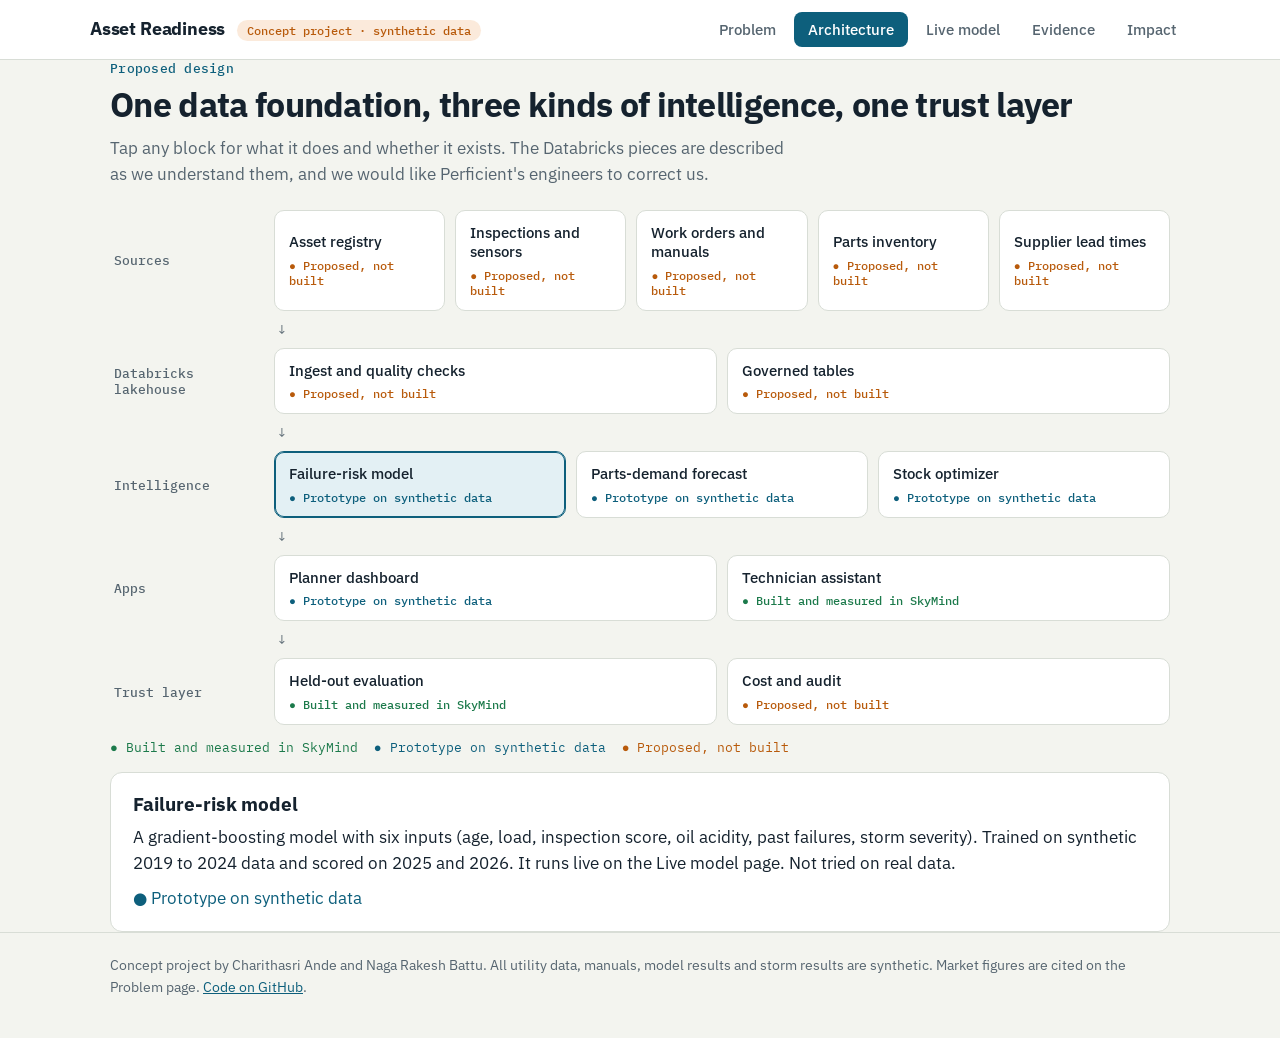
==== architecture.html @ 35323737 "Add files via upload" ====
<!DOCTYPE html>
<html lang="en">
<head>
<meta charset="utf-8">
<meta name="viewport" content="width=device-width, initial-scale=1">
<title>Architecture · Asset Readiness</title>
<meta name="description" content="Asset Readiness: a concept project that predicts which grid equipment will fail and where to keep spare parts. Synthetic data, tested code.">
<link rel="preconnect" href="https://fonts.googleapis.com">
<link rel="preconnect" href="https://fonts.gstatic.com" crossorigin>
<link href="https://fonts.googleapis.com/css2?family=IBM+Plex+Mono:wght@400;500&family=IBM+Plex+Sans:wght@400;500;600;700&display=swap" rel="stylesheet">
<link rel="stylesheet" href="site.css">
</head>
<body>
<header class="top"><div class="wrap bar">
  <a class="brand" href="index.html"><b>Asset Readiness</b><span class="tag">Concept project · synthetic data</span></a>
  <nav aria-label="Pages"><a href="index.html">Problem</a><a href="architecture.html" aria-current="page">Architecture</a><a href="live.html">Live model</a><a href="evidence.html">Evidence</a><a href="impact.html">Impact</a></nav>
</div></header>
<main class="wrap">

<p class="eyebrow">Proposed design</p>
<h2>One data foundation, three kinds of intelligence, one trust layer</h2>
<p class="lede">Tap any block for what it does and whether it exists. The Databricks pieces are described as we understand them, and we would like Perficient's engineers to correct us.</p>
<div class="layers" id="layers"></div>
<div class="legend"><span class="st-built">● Built and measured in SkyMind</span><span class="st-sim">● Prototype on synthetic data</span><span class="st-prop">● Proposed, not built</span></div>
<div class="card detail" id="detail" aria-live="polite"></div>

</main>
<footer><div class="wrap">Concept project by Charithasri Ande and Naga Rakesh Battu. All utility data, manuals, model results and storm results are synthetic. Market figures are cited on the Problem page. <a href="https://github.com/Naga-Rakesh-Battu/Asset-readiness" target="_blank" rel="noopener">Code on GitHub</a>.</div></footer>

<script src="site.js"></script>
</body>
</html>
---- site.css ----
/* Layout idea: a calm operations-room console, light for projectors; one job per page. */
:root{
  --paper:#f3f4ef; --panel:#ffffff; --ink:#15222e; --muted:#566570; --line:#d8ddd6;
  --accent:#0d5f7c; --accent-soft:#e3f0f4;
  --good:#1c7a4b; --good-soft:#e2f2e9; --warn:#b85a0b; --warn-soft:#fbeadb; --bad:#b3261e; --bad-soft:#f8e3e1;
  --sans:"IBM Plex Sans",system-ui,-apple-system,"Segoe UI",Roboto,Arial,sans-serif;
  --mono:"IBM Plex Mono",ui-monospace,SFMono-Regular,Menlo,Consolas,monospace;
  color-scheme:light;
}
*{box-sizing:border-box}
html,body{margin:0}
body{background:var(--paper);color:var(--ink);font:400 16.5px/1.6 var(--sans);-webkit-font-smoothing:antialiased}
a{color:var(--accent)}
:focus-visible{outline:2px solid var(--accent);outline-offset:3px;border-radius:4px}
.wrap{max-width:1100px;margin:0 auto;padding:0 20px}
h1,h2,h3{text-wrap:balance;line-height:1.2;margin:0}
p{margin:0}
.mono{font-family:var(--mono);font-variant-numeric:tabular-nums}
header.top{background:var(--panel);border-bottom:1px solid var(--line);position:sticky;top:0;z-index:10}
.bar{display:flex;align-items:center;justify-content:space-between;gap:16px;flex-wrap:wrap;padding:12px 0}
.brand{display:flex;align-items:baseline;gap:12px;flex-wrap:wrap;text-decoration:none;color:var(--ink)}
.brand b{font-size:18px;font-weight:700;letter-spacing:-.01em}
.tag{font:500 12px var(--mono);padding:3px 10px;border-radius:999px;background:var(--warn-soft);color:var(--warn);white-space:nowrap}
nav{display:flex;gap:4px;overflow-x:auto;scrollbar-width:none}
nav::-webkit-scrollbar{display:none}
nav a{font:500 14.5px var(--sans);color:var(--muted);padding:8px 14px;border-radius:8px;white-space:nowrap;text-decoration:none}
nav a:hover{background:var(--accent-soft);color:var(--ink)}
nav a[aria-current="page"]{background:var(--accent);color:#fff}
main{padding:30px 0 56px}
.eyebrow{font:500 12.5px var(--mono);color:var(--accent);margin:0 0 8px;letter-spacing:.02em}
h2{font-size:clamp(24px,3.4vw,34px);letter-spacing:-.02em;margin:0 0 10px}
h3{font-size:19px;margin:0 0 8px}
h3.sec{margin:28px 0 10px}
.lede{color:var(--muted);max-width:68ch;margin:0 0 22px}
.card{background:var(--panel);border:1px solid var(--line);border-radius:12px;padding:20px 22px}
.grid{display:grid;gap:16px}
.g3{grid-template-columns:repeat(3,1fr)}.g2{grid-template-columns:1fr 1fr}.g4{grid-template-columns:repeat(4,1fr)}
.statement{background:var(--ink);color:#f1f5f7;border-radius:14px;padding:28px 30px;margin:0 0 20px}
.statement .eyebrow{color:#9fd6e6}
.statement p.big{font-size:clamp(21px,2.9vw,30px);line-height:1.35;font-weight:600;letter-spacing:-.01em;max-width:30em;text-wrap:balance}
.stat b{display:block;font:500 38px/1.1 var(--mono);color:var(--accent);margin-bottom:6px}
.stat span{display:block;color:var(--muted);font-size:15px}
.stat small{display:block;margin-top:8px;color:var(--muted);font-size:12.5px}
.steps{counter-reset:s;list-style:none;margin:0;padding:0;display:grid;gap:12px}
.steps li{counter-increment:s;display:grid;grid-template-columns:34px 1fr;gap:12px;align-items:start}
.steps li::before{content:counter(s);font:500 14px var(--mono);width:30px;height:30px;border-radius:50%;background:var(--accent-soft);color:var(--accent);display:grid;place-items:center}
.note{border-left:4px solid var(--warn);background:var(--warn-soft);padding:14px 18px;border-radius:0 10px 10px 0;margin-top:20px}
.src{font-size:13.5px;color:var(--muted);margin-top:18px}
.src ul{margin:6px 0 0;padding-left:20px}
.cta{display:flex;gap:12px;flex-wrap:wrap;margin-top:22px}
.btn{appearance:none;border:0;background:var(--accent);color:#fff;font:600 14.5px var(--sans);padding:10px 18px;border-radius:10px;cursor:pointer;text-decoration:none;display:inline-block}
.btn.ghost{background:var(--panel);color:var(--ink);border:1px solid var(--line)}
/* architecture */
.layers{display:grid;gap:10px}
.layer{display:grid;grid-template-columns:150px 1fr;gap:14px;align-items:stretch}
.layer>.lab{font:500 12.5px var(--mono);color:var(--muted);display:flex;align-items:center;padding:0 4px}
.blocks{display:flex;gap:10px;flex-wrap:wrap}
.blk{appearance:none;text-align:left;font:500 14.5px/1.35 var(--sans);color:var(--ink);background:var(--panel);border:1px solid var(--line);border-radius:10px;padding:12px 14px;cursor:pointer;flex:1 1 150px;min-width:0}
.blk:hover{border-color:var(--accent)}
.blk[aria-pressed="true"]{border-color:var(--accent);background:var(--accent-soft);box-shadow:inset 0 0 0 1px var(--accent)}
.blk i{display:block;font:500 11.5px var(--mono);font-style:normal;margin-top:6px}
.st-built{color:var(--good)}.st-sim{color:var(--accent)}.st-prop{color:var(--warn)}
.arrow{display:grid;grid-template-columns:150px 1fr;gap:14px;color:var(--muted)}
.arrow span{grid-column:2;font:400 13px var(--mono);padding-left:4px}
.detail{margin-top:16px;min-height:96px}
.legend{display:flex;gap:16px;flex-wrap:wrap;font:400 13px var(--mono);margin-top:14px;color:var(--muted)}
/* live */
.ctl{display:grid;grid-template-columns:repeat(3,1fr);gap:18px}
.ctl label{font-weight:600;display:flex;justify-content:space-between;gap:8px}
.ctl label .mono{color:var(--accent)}
input[type=range]{width:100%;accent-color:var(--accent)}
.kpis{display:grid;grid-template-columns:repeat(4,1fr);gap:12px;margin:16px 0}
.kpi{background:var(--panel);border:1px solid var(--line);border-radius:12px;padding:14px 16px}
.kpi span{display:block;color:var(--muted);font-size:13.5px}
.kpi b{font:500 26px/1.2 var(--mono)}
.kpi small{display:block;color:var(--muted);font-size:12.5px;margin-top:2px}
.tblwrap{overflow-x:auto;border:1px solid var(--line);border-radius:10px;background:var(--panel)}
table{border-collapse:collapse;width:100%;font-size:14.5px}
th,td{padding:9px 12px;text-align:left;border-bottom:1px solid var(--line);white-space:nowrap}
th{font:500 12.5px var(--mono);color:var(--muted);background:#f8f9f6}
tr:last-child td{border-bottom:0}
td.cell{font-family:var(--mono);font-variant-numeric:tabular-nums}
.ok{color:var(--good);background:var(--good-soft)}
.short{color:var(--bad);background:var(--bad-soft);font-weight:500}
.warnc{color:var(--warn);background:var(--warn-soft)}
.wrapcell th,.wrapcell td{white-space:normal}
.riskbar{display:inline-block;width:90px;height:8px;border-radius:4px;background:#e6e9e3;vertical-align:middle;margin-right:8px;overflow:hidden}
.riskbar i{display:block;height:100%;background:var(--warn)}
.qrow{display:flex;gap:8px;flex-wrap:wrap;margin:0 0 12px}
.chip{appearance:none;font:400 14.5px var(--sans);padding:8px 14px;border-radius:999px;border:1px solid var(--line);background:var(--panel);cursor:pointer;color:var(--ink)}
.chip:hover{border-color:var(--accent)}
.chip[aria-pressed="true"]{border-color:var(--accent);background:var(--accent-soft)}
.qin{display:flex;gap:8px}
.qin input{flex:1;min-width:0;font:400 15.5px var(--sans);padding:10px 14px;border:1px solid var(--line);border-radius:10px;background:var(--panel);color:var(--ink)}
.answer{margin-top:12px;padding:16px 18px;border-radius:10px;border:1px solid var(--line);background:var(--panel);min-height:92px}
.answer.refuse{border-color:var(--warn);background:var(--warn-soft)}
.answer .src2{font:400 13px var(--mono);color:var(--muted);margin-top:8px}
.manuals{font-size:14px;color:var(--muted);margin-top:12px}
details summary{cursor:pointer;font-weight:600}
/* impact */
.big-n{font:500 34px/1.15 var(--mono);color:var(--accent)}
.calc{display:grid;grid-template-columns:repeat(3,1fr);gap:14px;margin:12px 0}
.calc label{display:block;font-size:14px;color:var(--muted);margin-bottom:4px}
.calc input{width:100%;font:500 16px var(--mono);padding:9px 12px;border:1px solid var(--line);border-radius:8px;background:var(--panel);color:var(--ink)}
.phase{display:grid;grid-template-columns:90px 1fr;gap:12px;padding:12px 0;border-bottom:1px solid var(--line)}
.phase:last-child{border-bottom:0}
.phase b{font:500 13px var(--mono);color:var(--accent)}
footer{padding:22px 0 40px;color:var(--muted);font-size:13.5px;border-top:1px solid var(--line)}
@media (max-width:900px){
  .g3,.g4{grid-template-columns:1fr 1fr}.g2{grid-template-columns:1fr}
  .kpis{grid-template-columns:1fr 1fr}.ctl{grid-template-columns:1fr}
  .layer,.arrow{grid-template-columns:1fr}.arrow span{grid-column:1}
  .calc{grid-template-columns:1fr}
}
@media (max-width:560px){
  body{font-size:16px}.g3,.g4{grid-template-columns:1fr}.statement{padding:22px 20px}
}
@media (prefers-reduced-motion:reduce){*{transition:none!important;animation:none!important}}
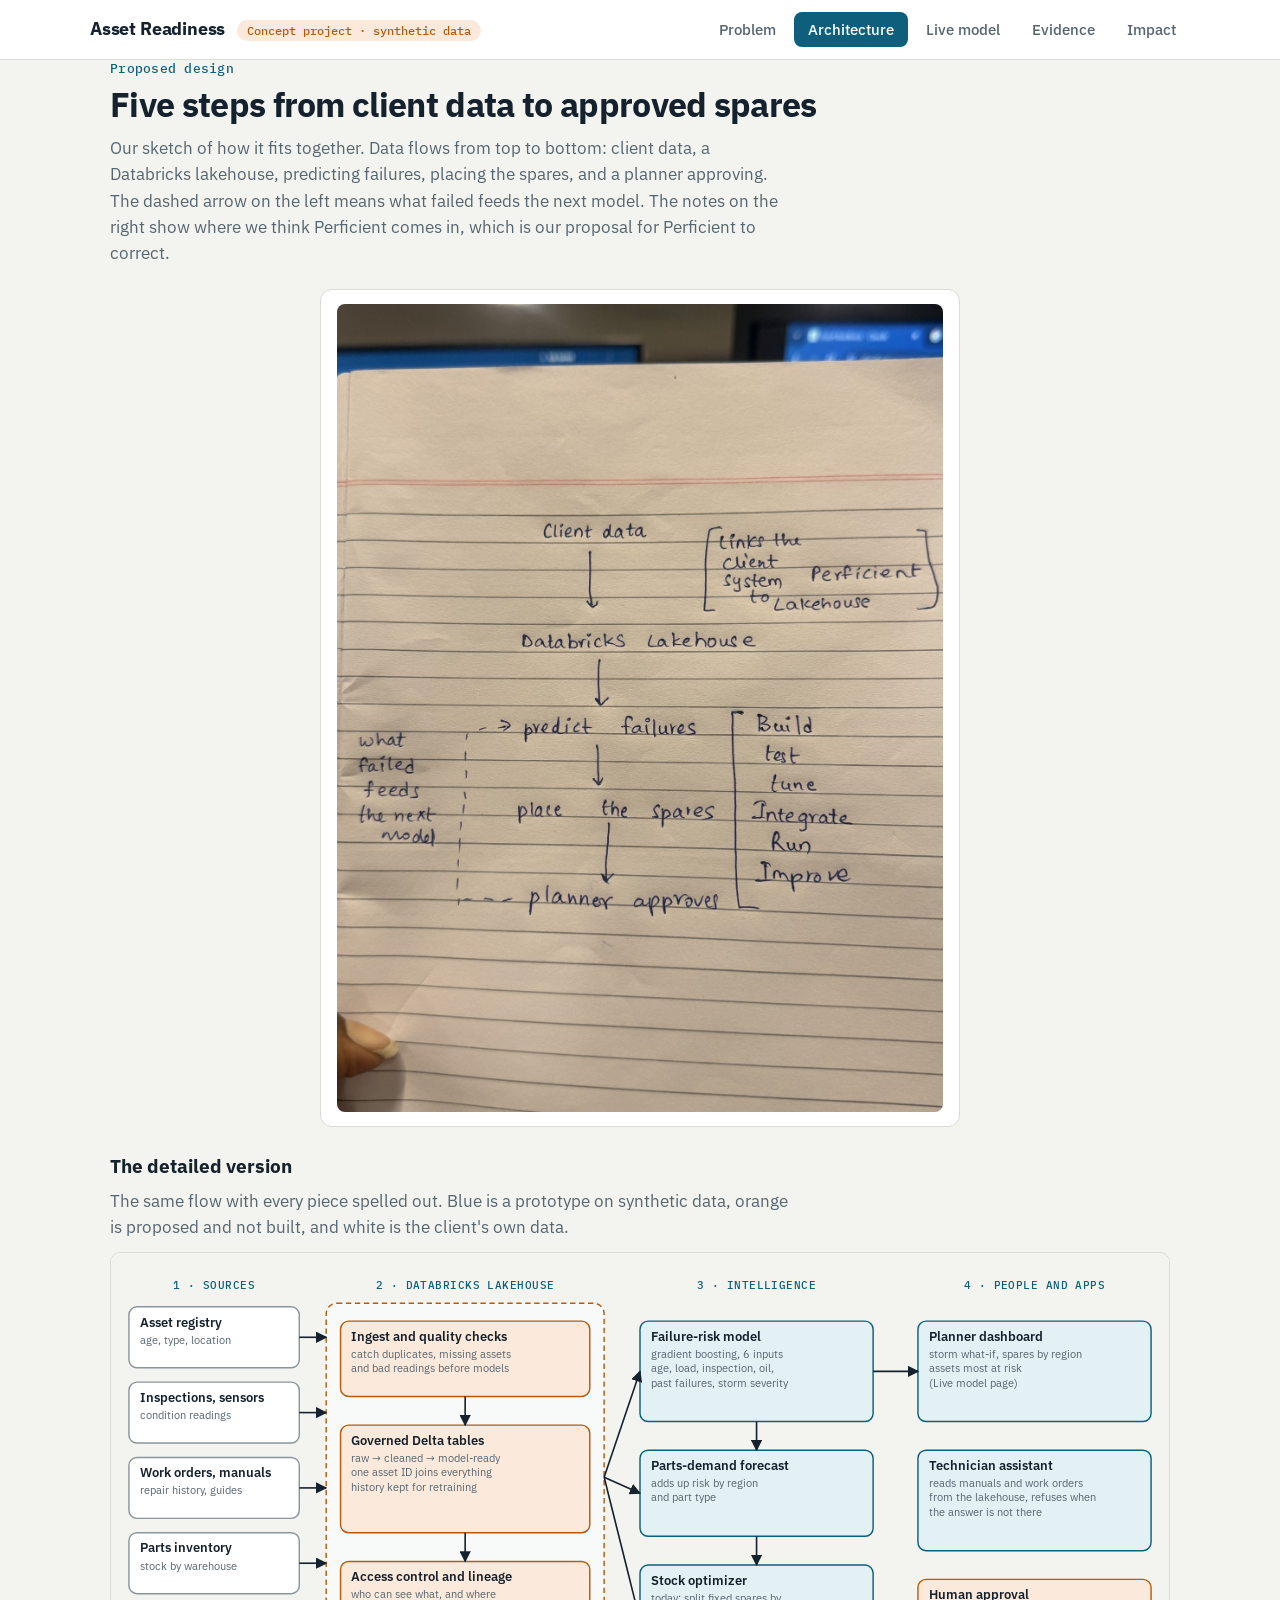
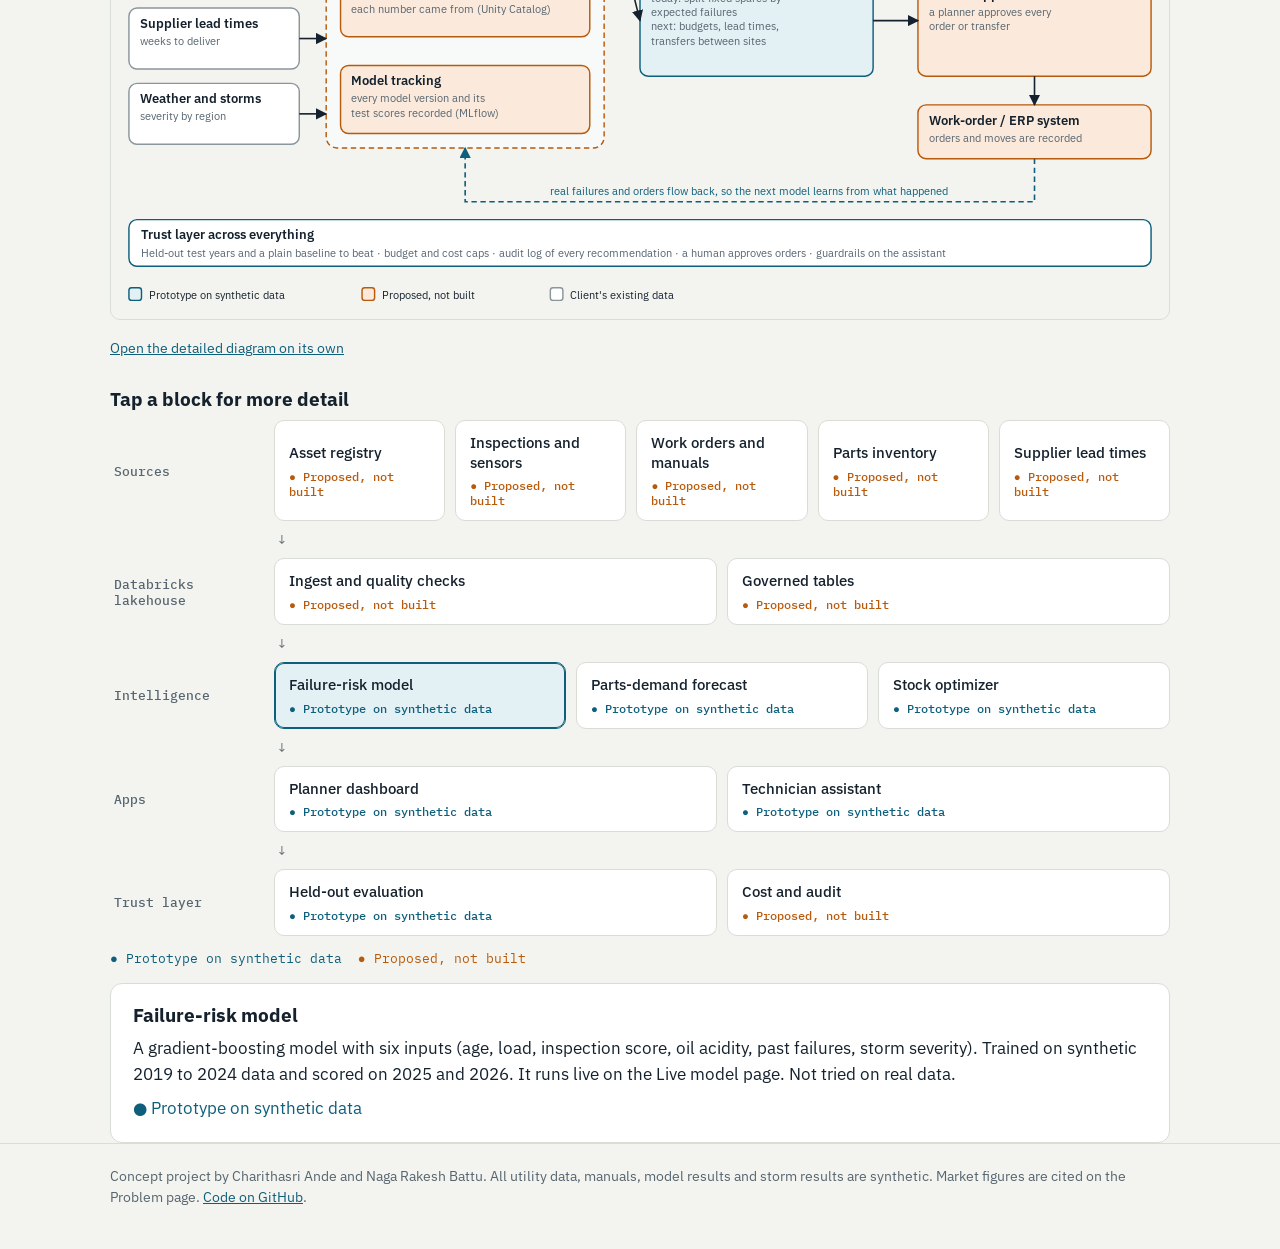
==== commit 9a8cd99d: "Add files via upload" ====
--- a/architecture.html
+++ b/architecture.html
@@ -18,10 +18,119 @@
 <main class="wrap">
 
 <p class="eyebrow">Proposed design</p>
-<h2>One data foundation, three kinds of intelligence, one trust layer</h2>
-<p class="lede">Tap any block for what it does and whether it exists. The Databricks pieces are described as we understand them, and we would like Perficient's engineers to correct us.</p>
+<h2>Five steps from client data to approved spares</h2>
+<p class="lede">Our sketch of how it fits together. Data flows from top to bottom: client data, a Databricks lakehouse, predicting failures, placing the spares, and a planner approving. The dashed arrow on the left means what failed feeds the next model. The notes on the right show where we think Perficient comes in, which is our proposal for Perficient to correct.</p>
+<figure class="card fig" style="max-width:640px;margin:0 auto"><img src="architecture.jpg" alt="Hand-drawn architecture. Client data flows down to a Databricks Lakehouse, then predict failures, place the spares, and planner approves. A dashed arrow labeled what failed feeds the next model returns to predict failures. Perficient links the client system to the lakehouse and handles build, test, tune, integrate, run and improve." style="width:100%;height:auto;border-radius:8px;display:block"></figure>
+<h3 class="sec">The detailed version</h3>
+<p class="lede" style="margin-bottom:12px">The same flow with every piece spelled out. Blue is a prototype on synthetic data, orange is proposed and not built, and white is the client's own data.</p>
+<div class="tblwrap" style="background:var(--paper)"><div style="min-width:860px"><svg xmlns="http://www.w3.org/2000/svg" viewBox="0 0 1180 734" width="100%" role="img" aria-labelledby="ar2-title ar2-desc" class="ar-diagram">
+<title id="ar2-title">Asset Readiness detailed architecture</title>
+<desc id="ar2-desc">Data from six sources flows into a Databricks lakehouse, then through a failure-risk model, a parts-demand forecast and a stock optimizer, then to a planner dashboard, a technician assistant and human approval, with a trust layer across all of it.</desc>
+<style>.ar-t{font:600 14px "IBM Plex Sans",system-ui,Arial,sans-serif}.ar-s{font:400 12.5px "IBM Plex Sans",system-ui,Arial,sans-serif}.ar-c{font:500 12.5px "IBM Plex Mono",ui-monospace,monospace;fill:#0d5f7c;letter-spacing:.04em}.ar-lg{font:400 12.5px "IBM Plex Sans",system-ui,Arial,sans-serif;fill:#15222e}</style>
+<defs><marker id="ar-ah" viewBox="0 0 10 10" refX="9" refY="5" markerWidth="7" markerHeight="7" orient="auto-start-reverse"><path d="M0,0 L10,5 L0,10 z" fill="#15222e"/></marker>
+<marker id="ar-ah2" viewBox="0 0 10 10" refX="9" refY="5" markerWidth="7" markerHeight="7" orient="auto-start-reverse"><path d="M0,0 L10,5 L0,10 z" fill="#0d5f7c"/></marker></defs>
+<rect width="1180" height="734" fill="#f3f4ef"/>
+<text x="115.0" y="40" class="ar-c" text-anchor="middle">1 · SOURCES</text>
+<text x="395.0" y="40" class="ar-c" text-anchor="middle">2 · DATABRICKS LAKEHOUSE</text>
+<text x="720.0" y="40" class="ar-c" text-anchor="middle">3 · INTELLIGENCE</text>
+<text x="1030.0" y="40" class="ar-c" text-anchor="middle">4 · PEOPLE AND APPS</text>
+<rect x="20" y="60" width="190" height="68" rx="9" fill="#ffffff" stroke="#8a959c" stroke-width="1.6"/>
+<text x="32" y="82" class="ar-t" fill="#15222e">Asset registry</text>
+<text x="32" y="101" class="ar-s" fill="#566570">age, type, location</text>
+<rect x="20" y="144" width="190" height="68" rx="9" fill="#ffffff" stroke="#8a959c" stroke-width="1.6"/>
+<text x="32" y="166" class="ar-t" fill="#15222e">Inspections, sensors</text>
+<text x="32" y="185" class="ar-s" fill="#566570">condition readings</text>
+<rect x="20" y="228" width="190" height="68" rx="9" fill="#ffffff" stroke="#8a959c" stroke-width="1.6"/>
+<text x="32" y="250" class="ar-t" fill="#15222e">Work orders, manuals</text>
+<text x="32" y="269" class="ar-s" fill="#566570">repair history, guides</text>
+<rect x="20" y="312" width="190" height="68" rx="9" fill="#ffffff" stroke="#8a959c" stroke-width="1.6"/>
+<text x="32" y="334" class="ar-t" fill="#15222e">Parts inventory</text>
+<text x="32" y="353" class="ar-s" fill="#566570">stock by warehouse</text>
+<rect x="20" y="396" width="190" height="68" rx="9" fill="#ffffff" stroke="#8a959c" stroke-width="1.6"/>
+<text x="32" y="418" class="ar-t" fill="#15222e">Supplier lead times</text>
+<text x="32" y="437" class="ar-s" fill="#566570">weeks to deliver</text>
+<rect x="20" y="480" width="190" height="68" rx="9" fill="#ffffff" stroke="#8a959c" stroke-width="1.6"/>
+<text x="32" y="502" class="ar-t" fill="#15222e">Weather and storms</text>
+<text x="32" y="521" class="ar-s" fill="#566570">severity by region</text>
+<rect x="240" y="56" width="310" height="496" rx="12" fill="#f7faf9" stroke="#b85a0b" stroke-width="1.6" stroke-dasharray="6 4"/>
+<rect x="256" y="76" width="278" height="84" rx="9" fill="#fbeadb" stroke="#b85a0b" stroke-width="1.6"/>
+<text x="268" y="98" class="ar-t" fill="#15222e">Ingest and quality checks</text>
+<text x="268" y="117" class="ar-s" fill="#566570">catch duplicates, missing assets</text>
+<text x="268" y="133" class="ar-s" fill="#566570">and bad readings before models</text>
+<rect x="256" y="192" width="278" height="120" rx="9" fill="#fbeadb" stroke="#b85a0b" stroke-width="1.6"/>
+<text x="268" y="214" class="ar-t" fill="#15222e">Governed Delta tables</text>
+<text x="268" y="233" class="ar-s" fill="#566570">raw  →  cleaned  →  model-ready</text>
+<text x="268" y="249" class="ar-s" fill="#566570">one asset ID joins everything</text>
+<text x="268" y="265" class="ar-s" fill="#566570">history kept for retraining</text>
+<rect x="256" y="344" width="278" height="84" rx="9" fill="#fbeadb" stroke="#b85a0b" stroke-width="1.6"/>
+<text x="268" y="366" class="ar-t" fill="#15222e">Access control and lineage</text>
+<text x="268" y="385" class="ar-s" fill="#566570">who can see what, and where</text>
+<text x="268" y="401" class="ar-s" fill="#566570">each number came from (Unity Catalog)</text>
+<rect x="256" y="460" width="278" height="76" rx="9" fill="#fbeadb" stroke="#b85a0b" stroke-width="1.6"/>
+<text x="268" y="482" class="ar-t" fill="#15222e">Model tracking</text>
+<text x="268" y="501" class="ar-s" fill="#566570">every model version and its</text>
+<text x="268" y="517" class="ar-s" fill="#566570">test scores recorded (MLflow)</text>
+<rect x="590" y="76" width="260" height="112" rx="9" fill="#e3f0f4" stroke="#0d5f7c" stroke-width="1.6"/>
+<text x="602" y="98" class="ar-t" fill="#15222e">Failure-risk model</text>
+<text x="602" y="117" class="ar-s" fill="#566570">gradient boosting, 6 inputs</text>
+<text x="602" y="133" class="ar-s" fill="#566570">age, load, inspection, oil,</text>
+<text x="602" y="149" class="ar-s" fill="#566570">past failures, storm severity</text>
+<rect x="590" y="220" width="260" height="96" rx="9" fill="#e3f0f4" stroke="#0d5f7c" stroke-width="1.6"/>
+<text x="602" y="242" class="ar-t" fill="#15222e">Parts-demand forecast</text>
+<text x="602" y="261" class="ar-s" fill="#566570">adds up risk by region</text>
+<text x="602" y="277" class="ar-s" fill="#566570">and part type</text>
+<rect x="590" y="348" width="260" height="124" rx="9" fill="#e3f0f4" stroke="#0d5f7c" stroke-width="1.6"/>
+<text x="602" y="370" class="ar-t" fill="#15222e">Stock optimizer</text>
+<text x="602" y="389" class="ar-s" fill="#566570">today: split fixed spares by</text>
+<text x="602" y="405" class="ar-s" fill="#566570">expected failures</text>
+<text x="602" y="421" class="ar-s" fill="#566570">next: budgets, lead times,</text>
+<text x="602" y="437" class="ar-s" fill="#566570">transfers between sites</text>
+<rect x="900" y="76" width="260" height="112" rx="9" fill="#e3f0f4" stroke="#0d5f7c" stroke-width="1.6"/>
+<text x="912" y="98" class="ar-t" fill="#15222e">Planner dashboard</text>
+<text x="912" y="117" class="ar-s" fill="#566570">storm what-if, spares by region</text>
+<text x="912" y="133" class="ar-s" fill="#566570">assets most at risk</text>
+<text x="912" y="149" class="ar-s" fill="#566570">(Live model page)</text>
+<rect x="900" y="220" width="260" height="112" rx="9" fill="#e3f0f4" stroke="#0d5f7c" stroke-width="1.6"/>
+<text x="912" y="242" class="ar-t" fill="#15222e">Technician assistant</text>
+<text x="912" y="261" class="ar-s" fill="#566570">reads manuals and work orders</text>
+<text x="912" y="277" class="ar-s" fill="#566570">from the lakehouse, refuses when</text>
+<text x="912" y="293" class="ar-s" fill="#566570">the answer is not there</text>
+<rect x="900" y="364" width="260" height="108" rx="9" fill="#fbeadb" stroke="#b85a0b" stroke-width="1.6"/>
+<text x="912" y="386" class="ar-t" fill="#15222e">Human approval</text>
+<text x="912" y="405" class="ar-s" fill="#566570">a planner approves every</text>
+<text x="912" y="421" class="ar-s" fill="#566570">order or transfer</text>
+<rect x="900" y="504" width="260" height="60" rx="9" fill="#fbeadb" stroke="#b85a0b" stroke-width="1.6"/>
+<text x="912" y="526" class="ar-t" fill="#15222e">Work-order / ERP system</text>
+<text x="912" y="545" class="ar-s" fill="#566570">orders and moves are recorded</text>
+<path d="M210,94 L240,94" stroke="#15222e" stroke-width="1.8" fill="none" marker-end="url(#ar-ah)"/>
+<path d="M210,178 L240,178" stroke="#15222e" stroke-width="1.8" fill="none" marker-end="url(#ar-ah)"/>
+<path d="M210,262 L240,262" stroke="#15222e" stroke-width="1.8" fill="none" marker-end="url(#ar-ah)"/>
+<path d="M210,346 L240,346" stroke="#15222e" stroke-width="1.8" fill="none" marker-end="url(#ar-ah)"/>
+<path d="M210,430 L240,430" stroke="#15222e" stroke-width="1.8" fill="none" marker-end="url(#ar-ah)"/>
+<path d="M210,514 L240,514" stroke="#15222e" stroke-width="1.8" fill="none" marker-end="url(#ar-ah)"/>
+<path d="M395,160 L395,192" stroke="#15222e" stroke-width="1.8" fill="none" marker-end="url(#ar-ah)"/>
+<path d="M395,312 L395,344" stroke="#15222e" stroke-width="1.8" fill="none" marker-end="url(#ar-ah)"/>
+<path d="M550,250 L590,132" stroke="#15222e" stroke-width="1.8" fill="none" marker-end="url(#ar-ah)"/>
+<path d="M550,250 L590,268" stroke="#15222e" stroke-width="1.8" fill="none" marker-end="url(#ar-ah)"/>
+<path d="M550,250 L590,410" stroke="#15222e" stroke-width="1.8" fill="none" marker-end="url(#ar-ah)"/>
+<path d="M720,188 L720,220" stroke="#15222e" stroke-width="1.8" fill="none" marker-end="url(#ar-ah)"/>
+<path d="M720,316 L720,348" stroke="#15222e" stroke-width="1.8" fill="none" marker-end="url(#ar-ah)"/>
+<path d="M850,132 L900,132" stroke="#15222e" stroke-width="1.8" fill="none" marker-end="url(#ar-ah)"/>
+<path d="M850,410 L900,410" stroke="#15222e" stroke-width="1.8" fill="none" marker-end="url(#ar-ah)"/>
+<path d="M1030,472 L1030,504" stroke="#15222e" stroke-width="1.8" fill="none" marker-end="url(#ar-ah)"/>
+<path d="M1030,564 L1030,612 L395,612 L395,552" stroke="#0d5f7c" stroke-width="1.8" fill="none" stroke-dasharray="6 4" marker-end="url(#ar-ah2)"/>
+<text x="712" y="604" class="ar-s" fill="#0d5f7c" text-anchor="middle">real failures and orders flow back, so the next model learns from what happened</text>
+<rect x="20" y="632" width="1140" height="52" rx="9" fill="#ffffff" stroke="#0d5f7c" stroke-width="1.6"/>
+<text x="34" y="654" class="ar-t" fill="#15222e">Trust layer across everything</text>
+<text x="34" y="674" class="ar-s" fill="#566570">Held-out test years and a plain baseline to beat  ·  budget and cost caps  ·  audit log of every recommendation  ·  a human approves orders  ·  guardrails on the assistant</text>
+<g transform="translate(20,708)"><rect width="14" height="14" rx="3" fill="#e3f0f4" stroke="#0d5f7c" stroke-width="1.6"/><text x="22" y="12" class="ar-lg">Prototype on synthetic data</text>
+<rect x="260" width="14" height="14" rx="3" fill="#fbeadb" stroke="#b85a0b" stroke-width="1.6"/><text x="282" y="12" class="ar-lg">Proposed, not built</text>
+<rect x="470" width="14" height="14" rx="3" fill="#ffffff" stroke="#8a959c" stroke-width="1.6"/><text x="492" y="12" class="ar-lg">Client's existing data</text></g>
+</svg></div></div>
+<p class="src"><a href="architecture_detailed.svg" target="_blank" rel="noopener">Open the detailed diagram on its own</a></p>
+<h3 class="sec">Tap a block for more detail</h3>
 <div class="layers" id="layers"></div>
-<div class="legend"><span class="st-built">● Built and measured in SkyMind</span><span class="st-sim">● Prototype on synthetic data</span><span class="st-prop">● Proposed, not built</span></div>
+<div class="legend"><span class="st-sim">● Prototype on synthetic data</span><span class="st-prop">● Proposed, not built</span></div>
 <div class="card detail" id="detail" aria-live="polite"></div>
 
 </main>
--- a/site.css
+++ b/site.css
@@ -116,3 +116,5 @@
   body{font-size:16px}.g3,.g4{grid-template-columns:1fr}.statement{padding:22px 20px}
 }
 @media (prefers-reduced-motion:reduce){*{transition:none!important;animation:none!important}}
+
+.fig{margin:0;padding:14px 16px}.fig .chart{display:block;max-width:100%;height:auto}.fig figcaption{margin-top:10px;color:var(--muted);font-size:14.5px;line-height:1.5}
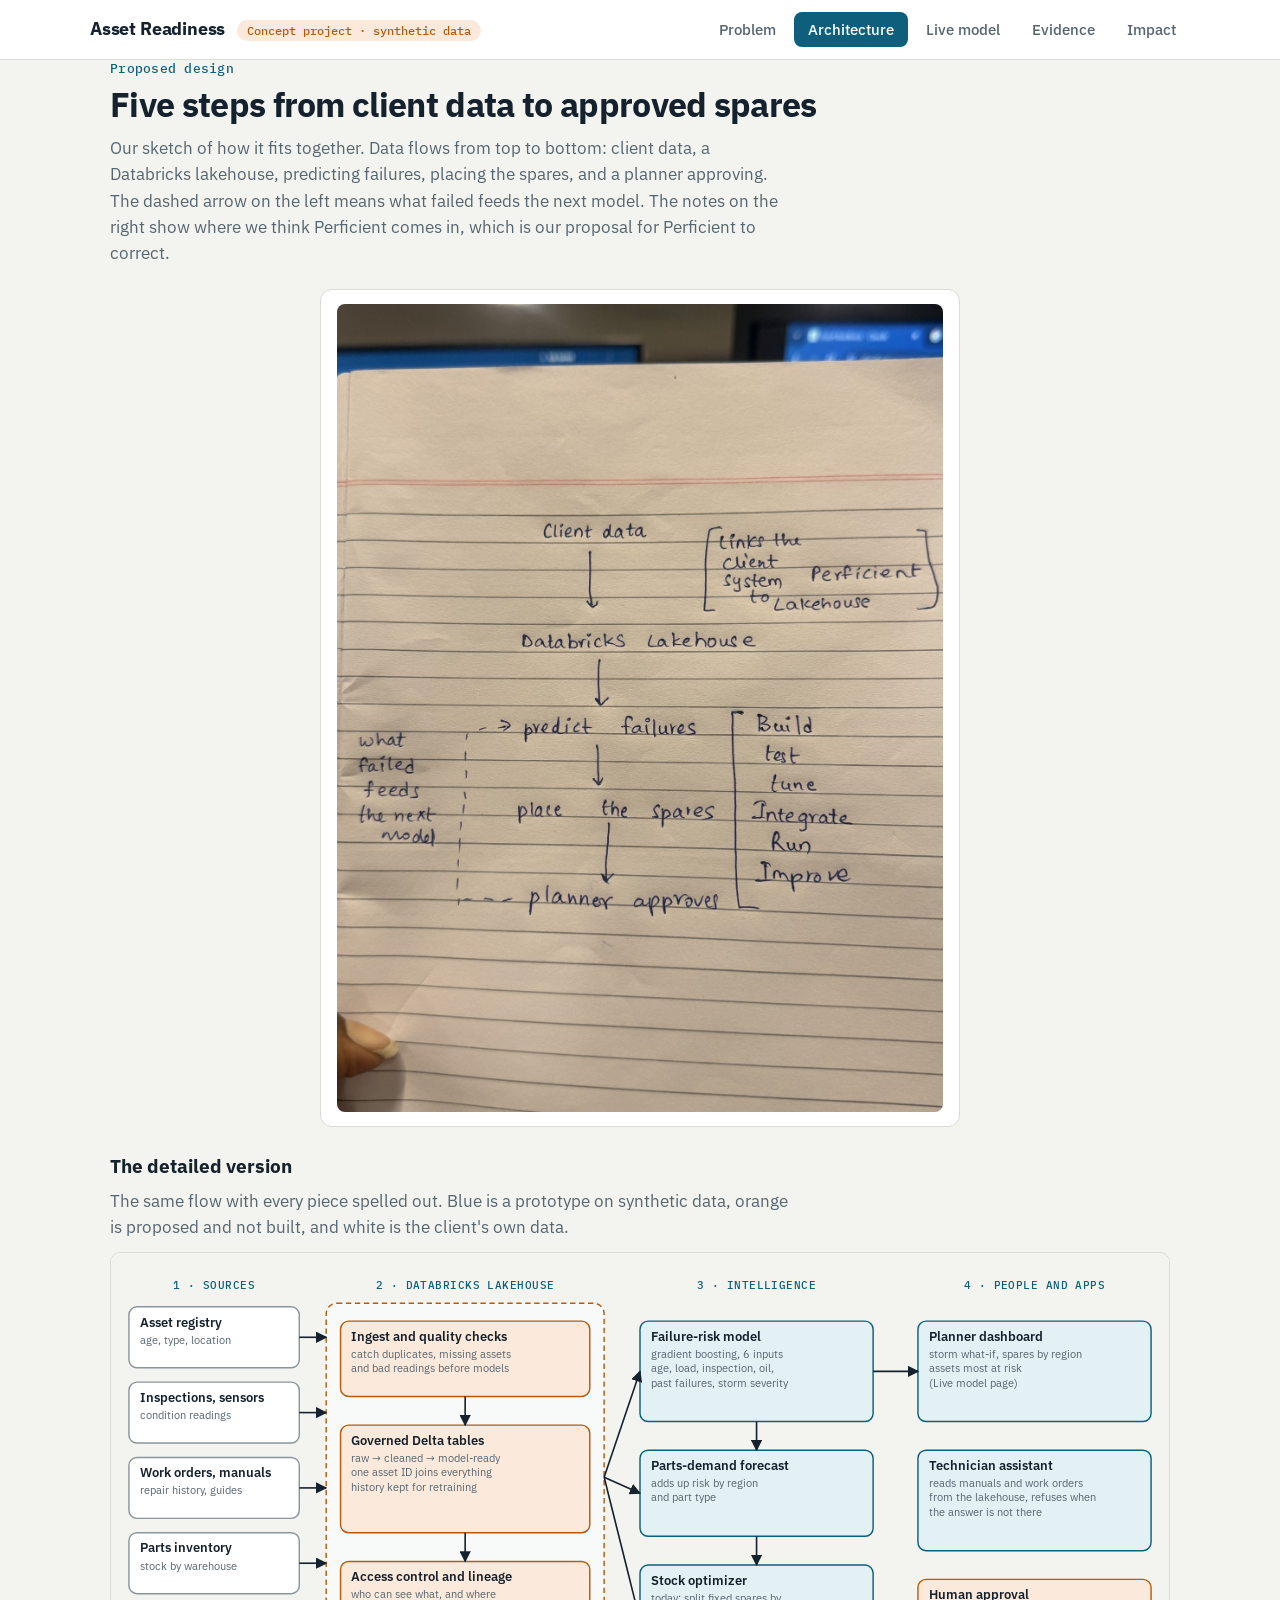
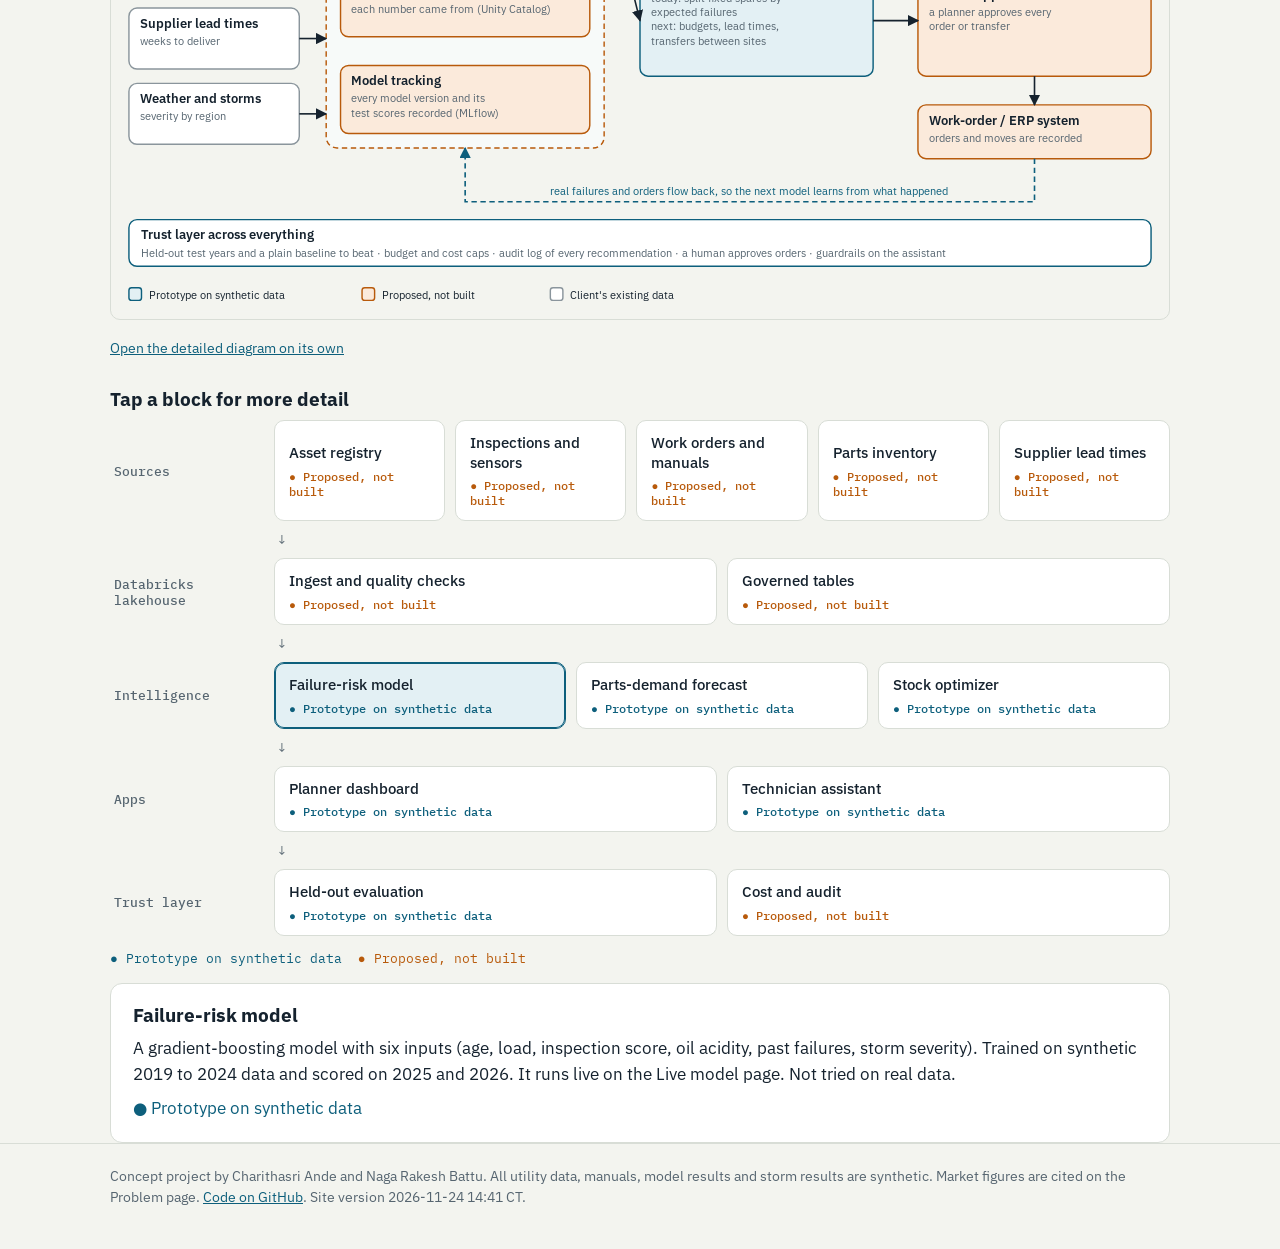
==== commit 2248f108: "Add files via upload" ====
--- a/architecture.html
+++ b/architecture.html
@@ -8,19 +8,23 @@
 <link rel="preconnect" href="https://fonts.googleapis.com">
 <link rel="preconnect" href="https://fonts.gstatic.com" crossorigin>
 <link href="https://fonts.googleapis.com/css2?family=IBM+Plex+Mono:wght@400;500&family=IBM+Plex+Sans:wght@400;500;600;700&display=swap" rel="stylesheet">
-<link rel="stylesheet" href="site.css">
+<link rel="icon" href="data:image/svg+xml,%3Csvg xmlns=%27http://www.w3.org/2000/svg%27 viewBox=%270 0 32 32%27%3E%3Crect width=%2732%27 height=%2732%27 rx=%277%27 fill=%27%230d5f7c%27/%3E%3Cpath d=%27M8 22 L16 8 L24 22 M11 17 H21%27 stroke=%27white%27 stroke-width=%273%27 fill=%27none%27 stroke-linecap=%27round%27 stroke-linejoin=%27round%27/%3E%3C/svg%3E">
+<meta property="og:title" content="Asset Readiness">
+<meta property="og:description" content="The right part, in the right place, before it breaks. A concept project on synthetic data.">
+<link rel="stylesheet" href="site.css?v=202611241441">
 </head>
 <body>
+<a class="skip" href="#main">Skip to content</a>
 <header class="top"><div class="wrap bar">
   <a class="brand" href="index.html"><b>Asset Readiness</b><span class="tag">Concept project · synthetic data</span></a>
   <nav aria-label="Pages"><a href="index.html">Problem</a><a href="architecture.html" aria-current="page">Architecture</a><a href="live.html">Live model</a><a href="evidence.html">Evidence</a><a href="impact.html">Impact</a></nav>
 </div></header>
-<main class="wrap">
+<main class="wrap" id="main">
 
 <p class="eyebrow">Proposed design</p>
 <h2>Five steps from client data to approved spares</h2>
 <p class="lede">Our sketch of how it fits together. Data flows from top to bottom: client data, a Databricks lakehouse, predicting failures, placing the spares, and a planner approving. The dashed arrow on the left means what failed feeds the next model. The notes on the right show where we think Perficient comes in, which is our proposal for Perficient to correct.</p>
-<figure class="card fig" style="max-width:640px;margin:0 auto"><img src="architecture.jpg" alt="Hand-drawn architecture. Client data flows down to a Databricks Lakehouse, then predict failures, place the spares, and planner approves. A dashed arrow labeled what failed feeds the next model returns to predict failures. Perficient links the client system to the lakehouse and handles build, test, tune, integrate, run and improve." style="width:100%;height:auto;border-radius:8px;display:block"></figure>
+<figure class="card fig" style="max-width:640px;margin:0 auto"><img src="architecture.jpg?v=202611241441" alt="Hand-drawn architecture. Client data flows down to a Databricks Lakehouse, then predict failures, place the spares, and planner approves. A dashed arrow labeled what failed feeds the next model returns to predict failures. Perficient links the client system to the lakehouse and handles build, test, tune, integrate, run and improve." style="width:100%;height:auto;border-radius:8px;display:block"></figure>
 <h3 class="sec">The detailed version</h3>
 <p class="lede" style="margin-bottom:12px">The same flow with every piece spelled out. Blue is a prototype on synthetic data, orange is proposed and not built, and white is the client's own data.</p>
 <div class="tblwrap" style="background:var(--paper)"><div style="min-width:860px"><svg xmlns="http://www.w3.org/2000/svg" viewBox="0 0 1180 734" width="100%" role="img" aria-labelledby="ar2-title ar2-desc" class="ar-diagram">
@@ -134,8 +138,8 @@
 <div class="card detail" id="detail" aria-live="polite"></div>
 
 </main>
-<footer><div class="wrap">Concept project by Charithasri Ande and Naga Rakesh Battu. All utility data, manuals, model results and storm results are synthetic. Market figures are cited on the Problem page. <a href="https://github.com/Naga-Rakesh-Battu/Asset-readiness" target="_blank" rel="noopener">Code on GitHub</a>.</div></footer>
+<footer><div class="wrap">Concept project by Charithasri Ande and Naga Rakesh Battu. All utility data, manuals, model results and storm results are synthetic. Market figures are cited on the Problem page. <a href="https://github.com/Naga-Rakesh-Battu/Asset-readiness" target="_blank" rel="noopener">Code on GitHub</a>. Site version 2026-11-24 14:41 CT.</div></footer>
 
-<script src="site.js"></script>
+<script src="site.js?v=202611241441"></script>
 </body>
 </html>
--- a/site.css
+++ b/site.css
@@ -118,3 +118,7 @@
 @media (prefers-reduced-motion:reduce){*{transition:none!important;animation:none!important}}
 
 .fig{margin:0;padding:14px 16px}.fig .chart{display:block;max-width:100%;height:auto}.fig figcaption{margin-top:10px;color:var(--muted);font-size:14.5px;line-height:1.5}
+
+.skip{position:absolute;left:-999px;top:8px;background:var(--accent);color:#fff;padding:8px 14px;border-radius:8px;z-index:20}
+.skip:focus{left:12px}
+@media print{header.top,.cta,.skip{display:none}body{background:#fff}.card,.statement{break-inside:avoid}main{padding:0}}
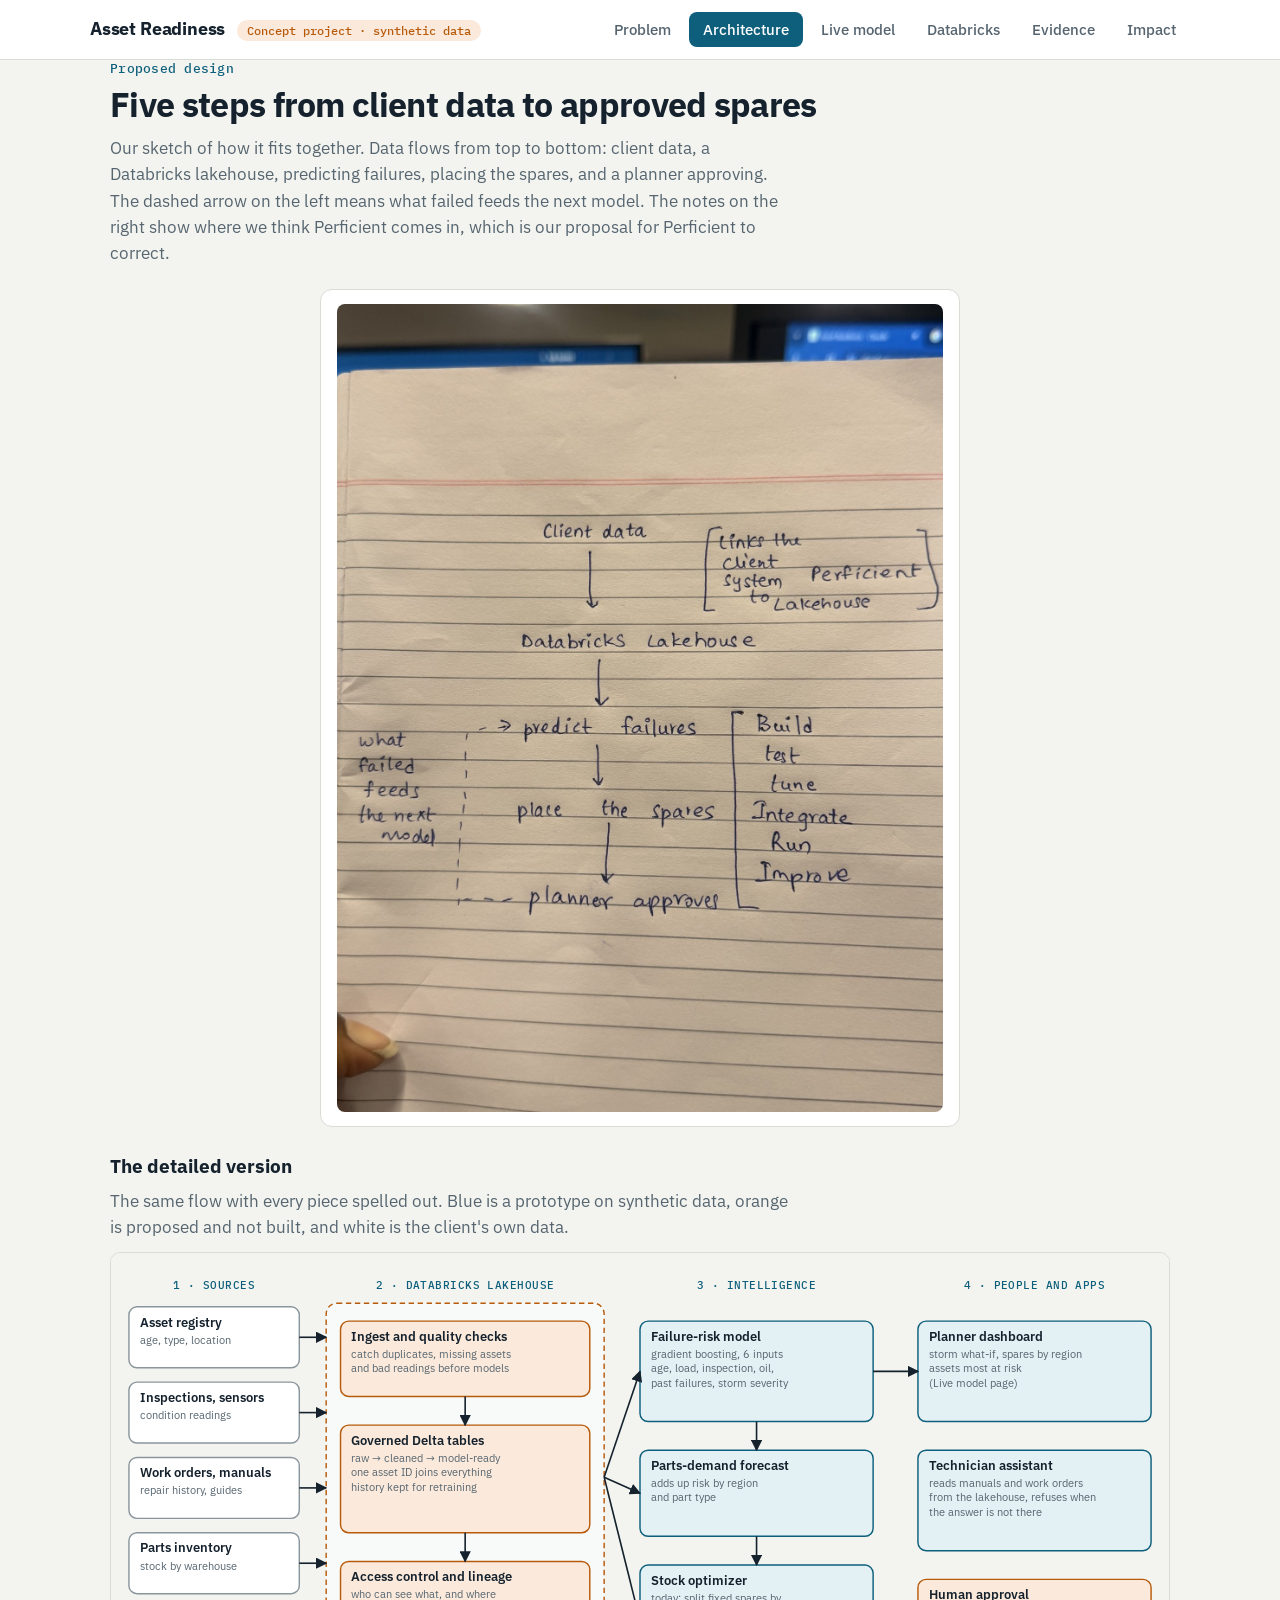
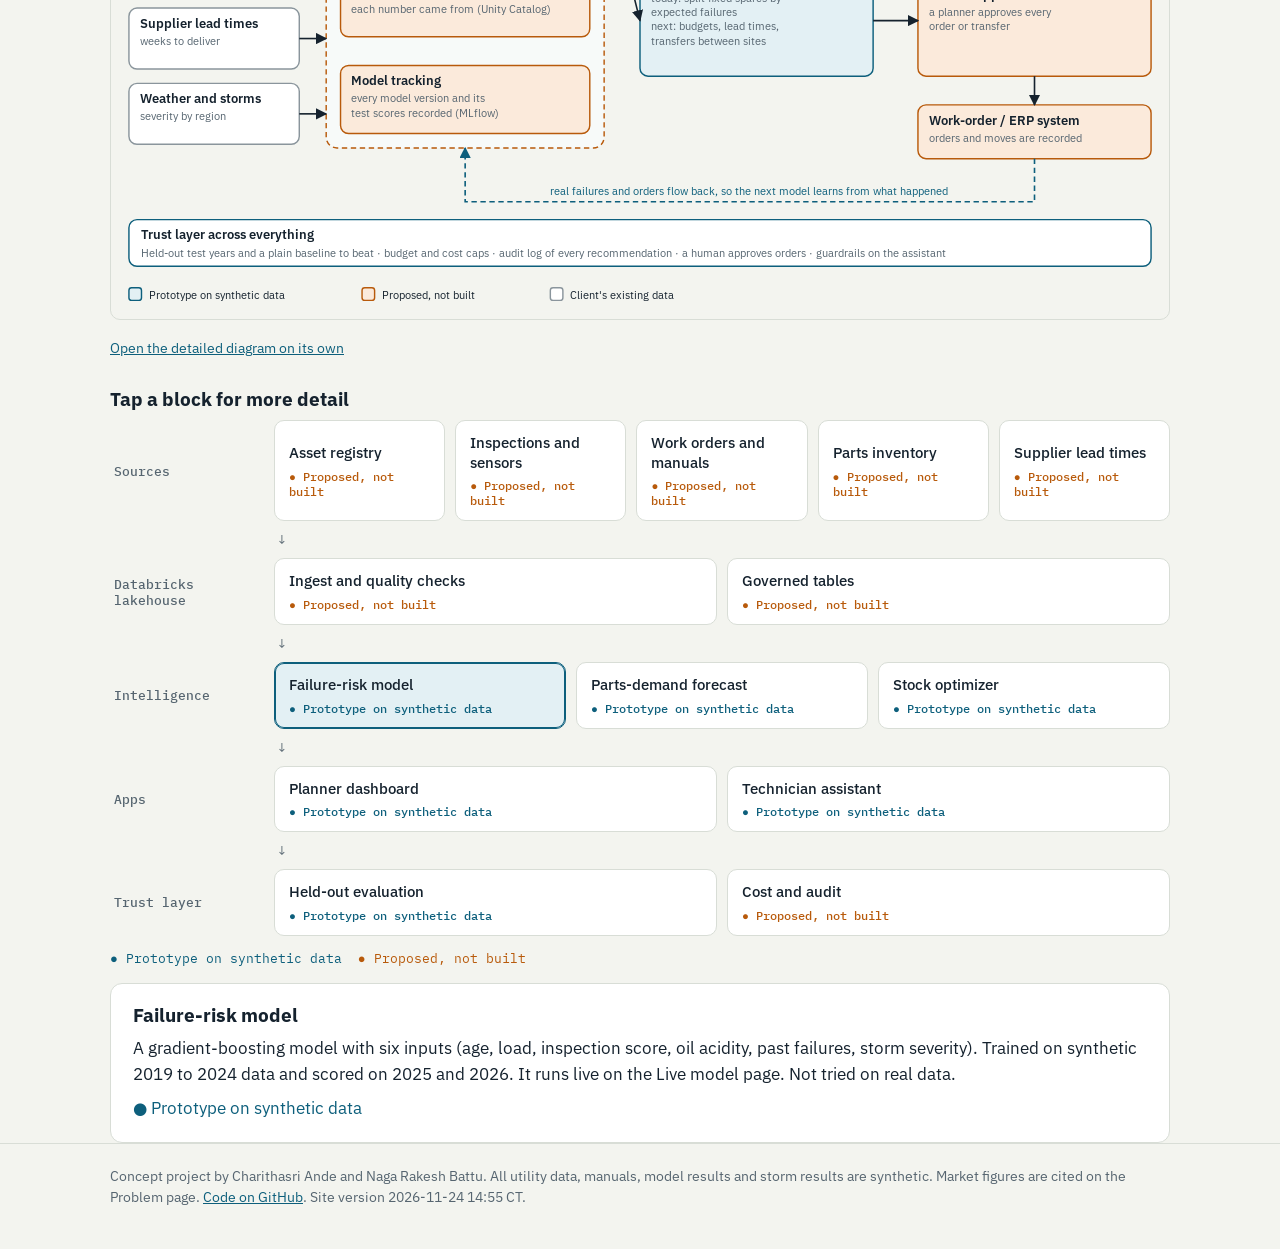
==== commit b3419dc4: "Add files via upload" ====
--- a/architecture.html
+++ b/architecture.html
@@ -11,20 +11,20 @@
 <link rel="icon" href="data:image/svg+xml,%3Csvg xmlns=%27http://www.w3.org/2000/svg%27 viewBox=%270 0 32 32%27%3E%3Crect width=%2732%27 height=%2732%27 rx=%277%27 fill=%27%230d5f7c%27/%3E%3Cpath d=%27M8 22 L16 8 L24 22 M11 17 H21%27 stroke=%27white%27 stroke-width=%273%27 fill=%27none%27 stroke-linecap=%27round%27 stroke-linejoin=%27round%27/%3E%3C/svg%3E">
 <meta property="og:title" content="Asset Readiness">
 <meta property="og:description" content="The right part, in the right place, before it breaks. A concept project on synthetic data.">
-<link rel="stylesheet" href="site.css?v=202611241441">
+<link rel="stylesheet" href="site.css?v=202611241455">
 </head>
 <body>
 <a class="skip" href="#main">Skip to content</a>
 <header class="top"><div class="wrap bar">
   <a class="brand" href="index.html"><b>Asset Readiness</b><span class="tag">Concept project · synthetic data</span></a>
-  <nav aria-label="Pages"><a href="index.html">Problem</a><a href="architecture.html" aria-current="page">Architecture</a><a href="live.html">Live model</a><a href="evidence.html">Evidence</a><a href="impact.html">Impact</a></nav>
+  <nav aria-label="Pages"><a href="index.html">Problem</a><a href="architecture.html" aria-current="page">Architecture</a><a href="live.html">Live model</a><a href="databricks.html">Databricks</a><a href="evidence.html">Evidence</a><a href="impact.html">Impact</a></nav>
 </div></header>
 <main class="wrap" id="main">
 
 <p class="eyebrow">Proposed design</p>
 <h2>Five steps from client data to approved spares</h2>
 <p class="lede">Our sketch of how it fits together. Data flows from top to bottom: client data, a Databricks lakehouse, predicting failures, placing the spares, and a planner approving. The dashed arrow on the left means what failed feeds the next model. The notes on the right show where we think Perficient comes in, which is our proposal for Perficient to correct.</p>
-<figure class="card fig" style="max-width:640px;margin:0 auto"><img src="architecture.jpg?v=202611241441" alt="Hand-drawn architecture. Client data flows down to a Databricks Lakehouse, then predict failures, place the spares, and planner approves. A dashed arrow labeled what failed feeds the next model returns to predict failures. Perficient links the client system to the lakehouse and handles build, test, tune, integrate, run and improve." style="width:100%;height:auto;border-radius:8px;display:block"></figure>
+<figure class="card fig" style="max-width:640px;margin:0 auto"><img src="architecture.jpg?v=202611241455" alt="Hand-drawn architecture. Client data flows down to a Databricks Lakehouse, then predict failures, place the spares, and planner approves. A dashed arrow labeled what failed feeds the next model returns to predict failures. Perficient links the client system to the lakehouse and handles build, test, tune, integrate, run and improve." style="width:100%;height:auto;border-radius:8px;display:block"></figure>
 <h3 class="sec">The detailed version</h3>
 <p class="lede" style="margin-bottom:12px">The same flow with every piece spelled out. Blue is a prototype on synthetic data, orange is proposed and not built, and white is the client's own data.</p>
 <div class="tblwrap" style="background:var(--paper)"><div style="min-width:860px"><svg xmlns="http://www.w3.org/2000/svg" viewBox="0 0 1180 734" width="100%" role="img" aria-labelledby="ar2-title ar2-desc" class="ar-diagram">
@@ -138,8 +138,8 @@
 <div class="card detail" id="detail" aria-live="polite"></div>
 
 </main>
-<footer><div class="wrap">Concept project by Charithasri Ande and Naga Rakesh Battu. All utility data, manuals, model results and storm results are synthetic. Market figures are cited on the Problem page. <a href="https://github.com/Naga-Rakesh-Battu/Asset-readiness" target="_blank" rel="noopener">Code on GitHub</a>. Site version 2026-11-24 14:41 CT.</div></footer>
+<footer><div class="wrap">Concept project by Charithasri Ande and Naga Rakesh Battu. All utility data, manuals, model results and storm results are synthetic. Market figures are cited on the Problem page. <a href="https://github.com/Naga-Rakesh-Battu/Asset-readiness" target="_blank" rel="noopener">Code on GitHub</a>. Site version 2026-11-24 14:55 CT.</div></footer>
 
-<script src="site.js?v=202611241441"></script>
+<script src="site.js?v=202611241455"></script>
 </body>
 </html>
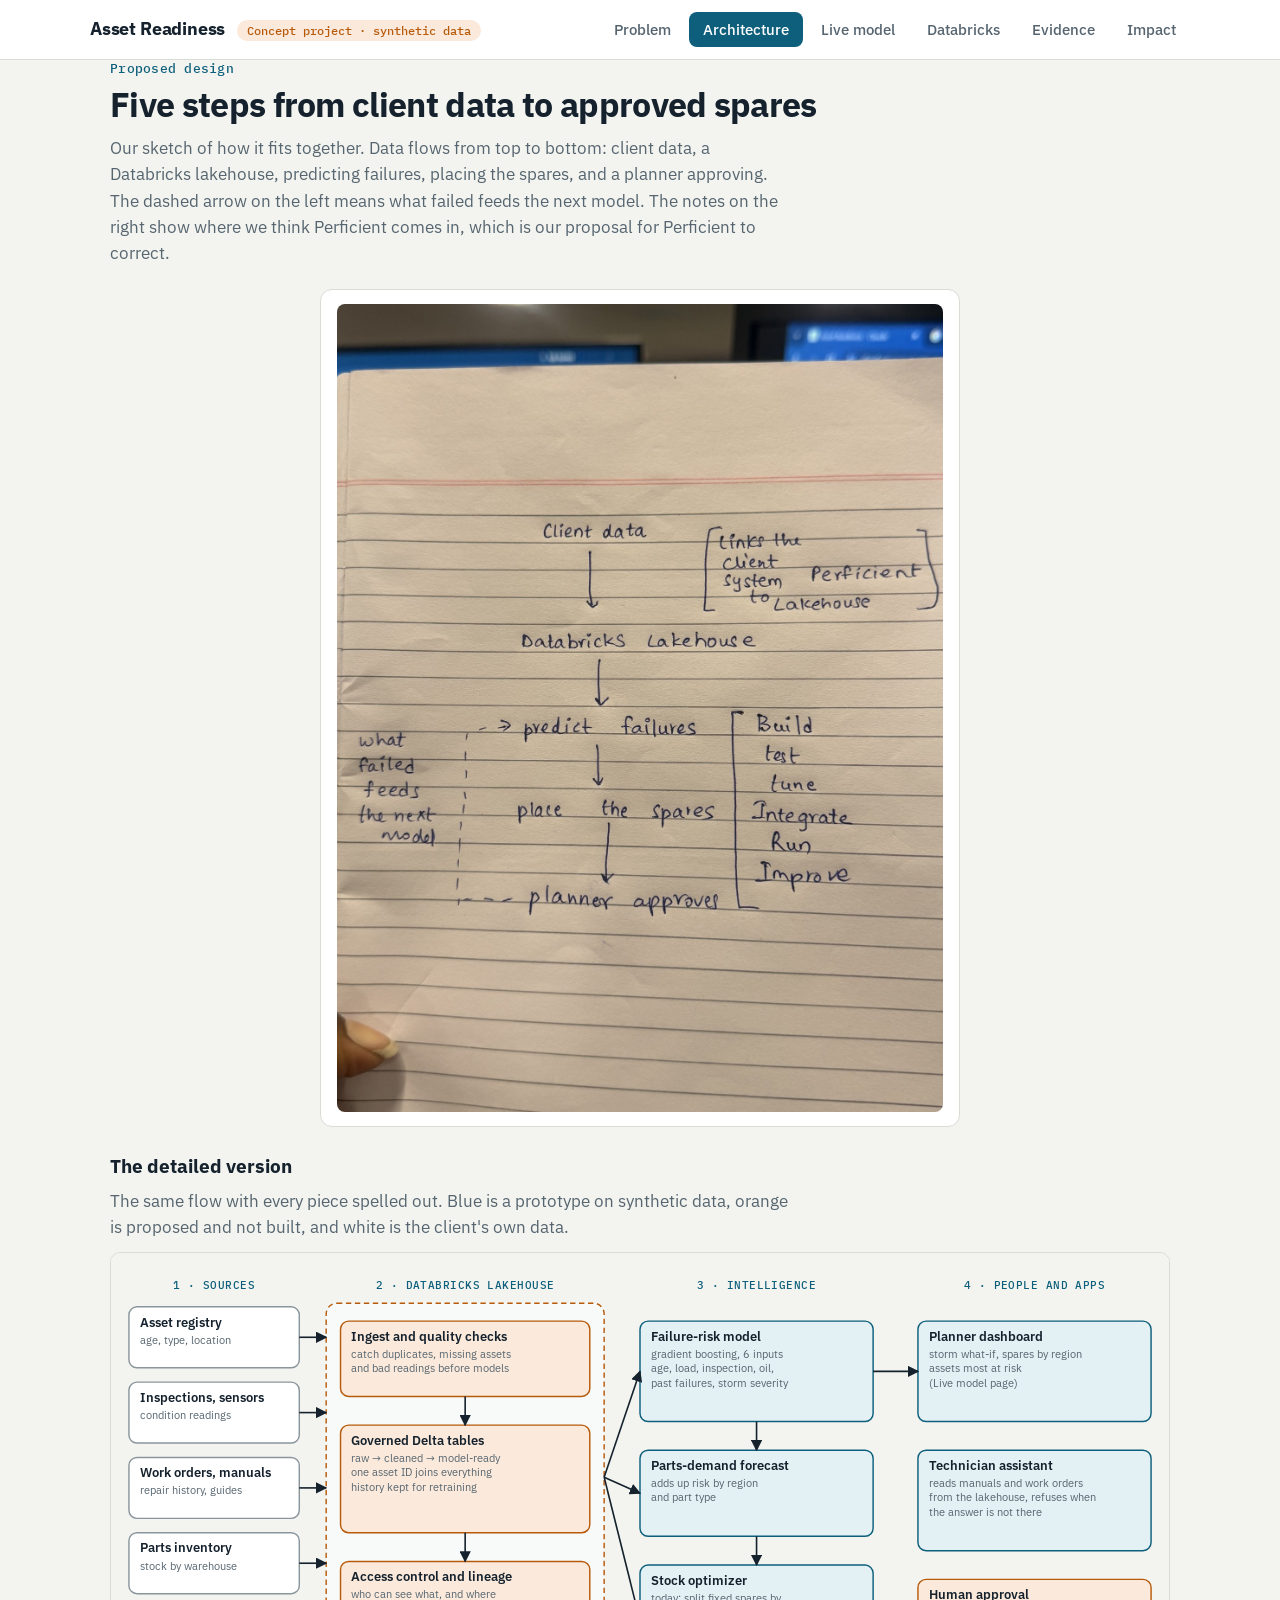
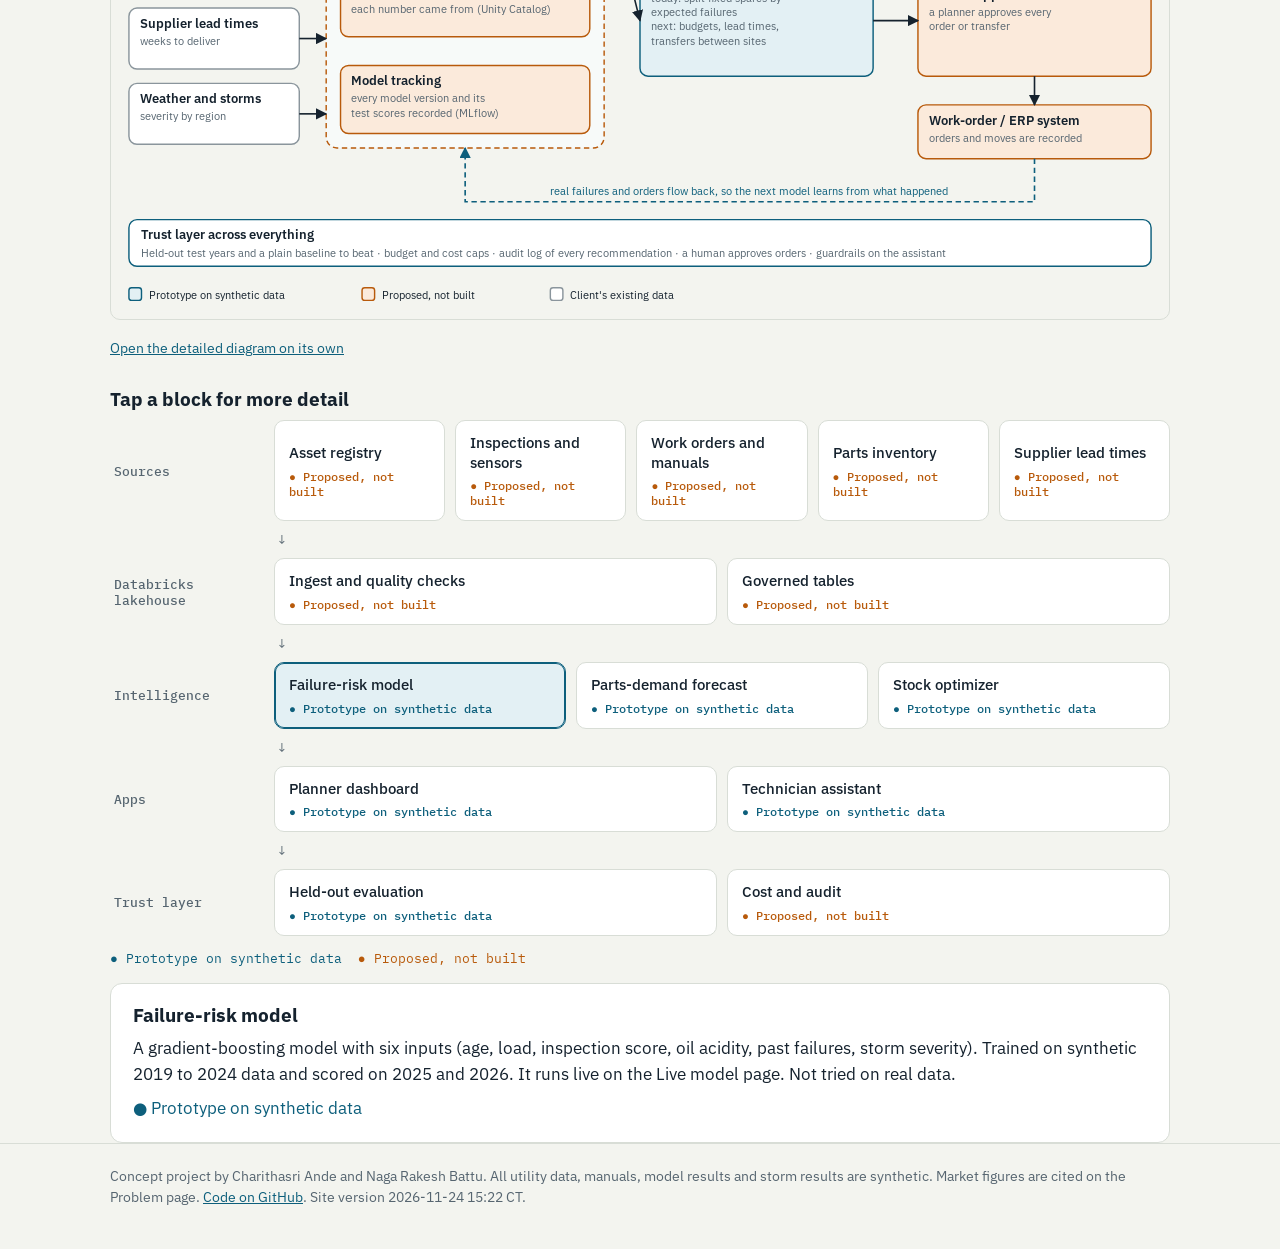
==== commit 3b750b61: "Add files via upload" ====
--- a/architecture.html
+++ b/architecture.html
@@ -11,7 +11,7 @@
 <link rel="icon" href="data:image/svg+xml,%3Csvg xmlns=%27http://www.w3.org/2000/svg%27 viewBox=%270 0 32 32%27%3E%3Crect width=%2732%27 height=%2732%27 rx=%277%27 fill=%27%230d5f7c%27/%3E%3Cpath d=%27M8 22 L16 8 L24 22 M11 17 H21%27 stroke=%27white%27 stroke-width=%273%27 fill=%27none%27 stroke-linecap=%27round%27 stroke-linejoin=%27round%27/%3E%3C/svg%3E">
 <meta property="og:title" content="Asset Readiness">
 <meta property="og:description" content="The right part, in the right place, before it breaks. A concept project on synthetic data.">
-<link rel="stylesheet" href="site.css?v=202611241455">
+<link rel="stylesheet" href="site.css?v=202611241522">
 </head>
 <body>
 <a class="skip" href="#main">Skip to content</a>
@@ -24,7 +24,7 @@
 <p class="eyebrow">Proposed design</p>
 <h2>Five steps from client data to approved spares</h2>
 <p class="lede">Our sketch of how it fits together. Data flows from top to bottom: client data, a Databricks lakehouse, predicting failures, placing the spares, and a planner approving. The dashed arrow on the left means what failed feeds the next model. The notes on the right show where we think Perficient comes in, which is our proposal for Perficient to correct.</p>
-<figure class="card fig" style="max-width:640px;margin:0 auto"><img src="architecture.jpg?v=202611241455" alt="Hand-drawn architecture. Client data flows down to a Databricks Lakehouse, then predict failures, place the spares, and planner approves. A dashed arrow labeled what failed feeds the next model returns to predict failures. Perficient links the client system to the lakehouse and handles build, test, tune, integrate, run and improve." style="width:100%;height:auto;border-radius:8px;display:block"></figure>
+<figure class="card fig" style="max-width:640px;margin:0 auto"><img src="architecture.jpg?v=202611241522" alt="Hand-drawn architecture. Client data flows down to a Databricks Lakehouse, then predict failures, place the spares, and planner approves. A dashed arrow labeled what failed feeds the next model returns to predict failures. Perficient links the client system to the lakehouse and handles build, test, tune, integrate, run and improve." style="width:100%;height:auto;border-radius:8px;display:block"></figure>
 <h3 class="sec">The detailed version</h3>
 <p class="lede" style="margin-bottom:12px">The same flow with every piece spelled out. Blue is a prototype on synthetic data, orange is proposed and not built, and white is the client's own data.</p>
 <div class="tblwrap" style="background:var(--paper)"><div style="min-width:860px"><svg xmlns="http://www.w3.org/2000/svg" viewBox="0 0 1180 734" width="100%" role="img" aria-labelledby="ar2-title ar2-desc" class="ar-diagram">
@@ -138,8 +138,8 @@
 <div class="card detail" id="detail" aria-live="polite"></div>
 
 </main>
-<footer><div class="wrap">Concept project by Charithasri Ande and Naga Rakesh Battu. All utility data, manuals, model results and storm results are synthetic. Market figures are cited on the Problem page. <a href="https://github.com/Naga-Rakesh-Battu/Asset-readiness" target="_blank" rel="noopener">Code on GitHub</a>. Site version 2026-11-24 14:55 CT.</div></footer>
+<footer><div class="wrap">Concept project by Charithasri Ande and Naga Rakesh Battu. All utility data, manuals, model results and storm results are synthetic. Market figures are cited on the Problem page. <a href="https://github.com/Naga-Rakesh-Battu/Asset-readiness" target="_blank" rel="noopener">Code on GitHub</a>. Site version 2026-11-24 15:22 CT.</div></footer>
 
-<script src="site.js?v=202611241455"></script>
+<script src="site.js?v=202611241522"></script>
 </body>
 </html>
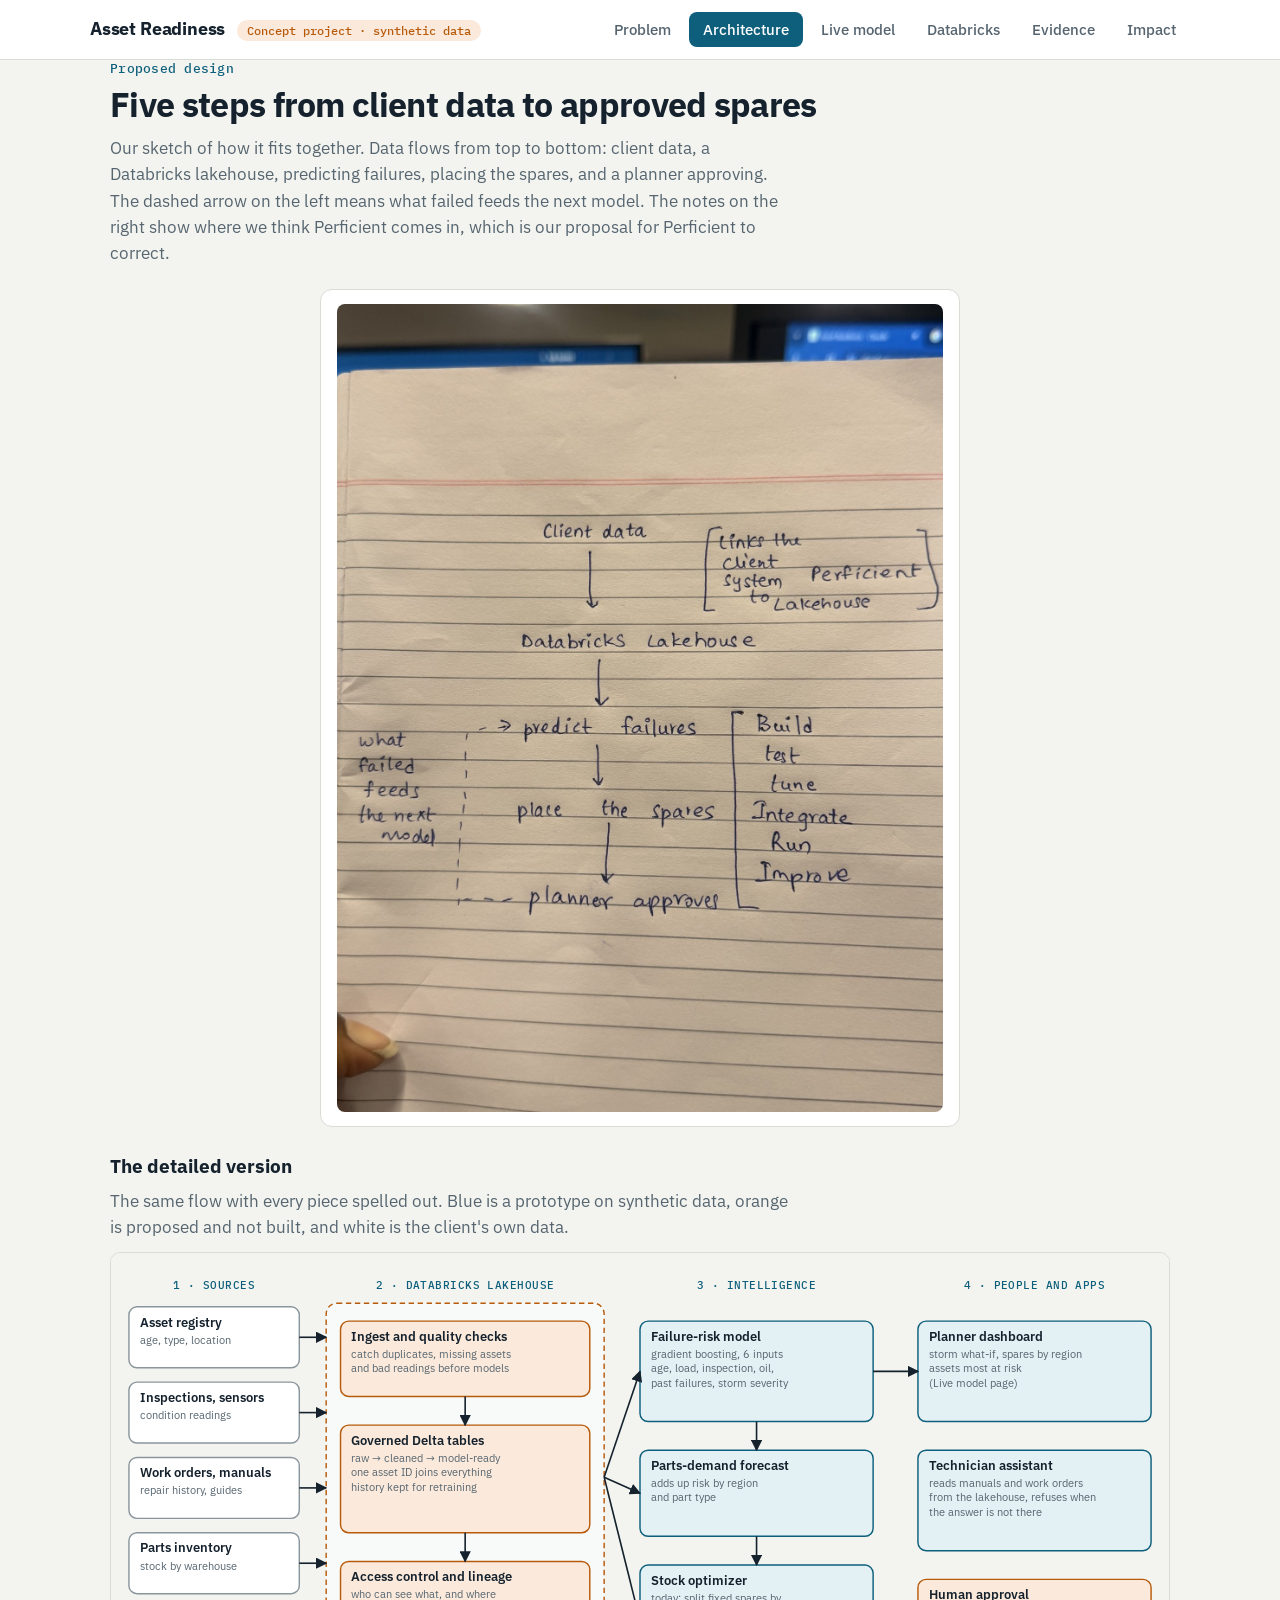
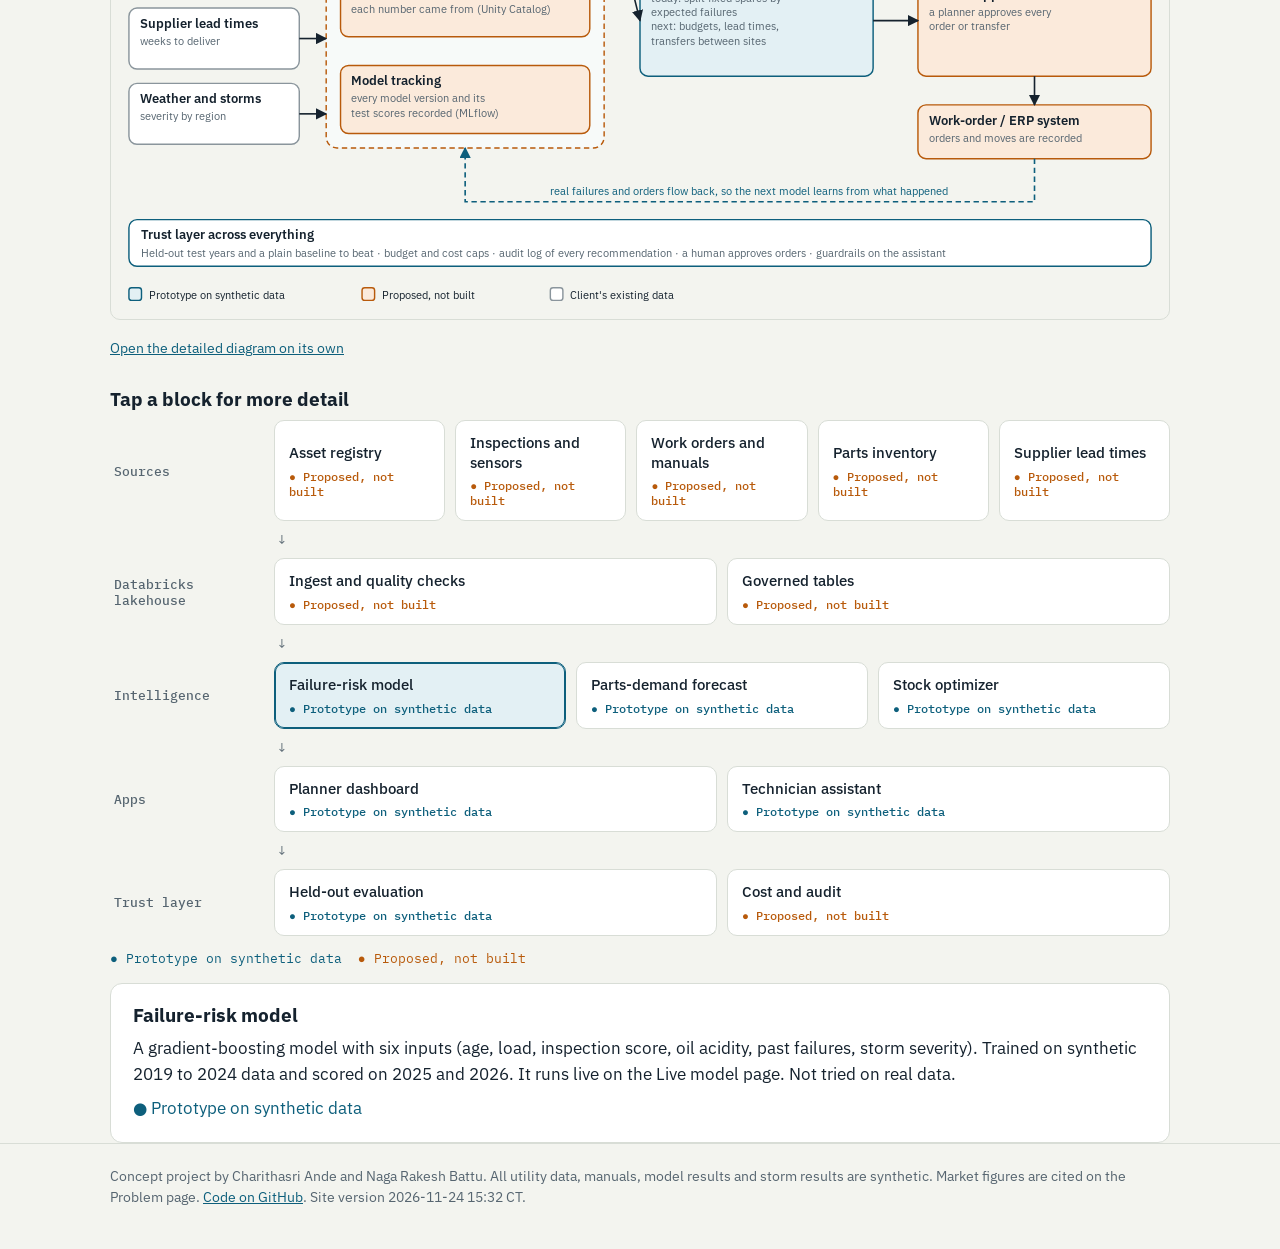
==== commit e4e198b4: "Add files via upload" ====
--- a/architecture.html
+++ b/architecture.html
@@ -11,7 +11,7 @@
 <link rel="icon" href="data:image/svg+xml,%3Csvg xmlns=%27http://www.w3.org/2000/svg%27 viewBox=%270 0 32 32%27%3E%3Crect width=%2732%27 height=%2732%27 rx=%277%27 fill=%27%230d5f7c%27/%3E%3Cpath d=%27M8 22 L16 8 L24 22 M11 17 H21%27 stroke=%27white%27 stroke-width=%273%27 fill=%27none%27 stroke-linecap=%27round%27 stroke-linejoin=%27round%27/%3E%3C/svg%3E">
 <meta property="og:title" content="Asset Readiness">
 <meta property="og:description" content="The right part, in the right place, before it breaks. A concept project on synthetic data.">
-<link rel="stylesheet" href="site.css?v=202611241522">
+<link rel="stylesheet" href="site.css?v=202611241532">
 </head>
 <body>
 <a class="skip" href="#main">Skip to content</a>
@@ -24,7 +24,7 @@
 <p class="eyebrow">Proposed design</p>
 <h2>Five steps from client data to approved spares</h2>
 <p class="lede">Our sketch of how it fits together. Data flows from top to bottom: client data, a Databricks lakehouse, predicting failures, placing the spares, and a planner approving. The dashed arrow on the left means what failed feeds the next model. The notes on the right show where we think Perficient comes in, which is our proposal for Perficient to correct.</p>
-<figure class="card fig" style="max-width:640px;margin:0 auto"><img src="architecture.jpg?v=202611241522" alt="Hand-drawn architecture. Client data flows down to a Databricks Lakehouse, then predict failures, place the spares, and planner approves. A dashed arrow labeled what failed feeds the next model returns to predict failures. Perficient links the client system to the lakehouse and handles build, test, tune, integrate, run and improve." style="width:100%;height:auto;border-radius:8px;display:block"></figure>
+<figure class="card fig" style="max-width:640px;margin:0 auto"><img src="architecture.jpg?v=202611241532" alt="Hand-drawn architecture. Client data flows down to a Databricks Lakehouse, then predict failures, place the spares, and planner approves. A dashed arrow labeled what failed feeds the next model returns to predict failures. Perficient links the client system to the lakehouse and handles build, test, tune, integrate, run and improve." style="width:100%;height:auto;border-radius:8px;display:block"></figure>
 <h3 class="sec">The detailed version</h3>
 <p class="lede" style="margin-bottom:12px">The same flow with every piece spelled out. Blue is a prototype on synthetic data, orange is proposed and not built, and white is the client's own data.</p>
 <div class="tblwrap" style="background:var(--paper)"><div style="min-width:860px"><svg xmlns="http://www.w3.org/2000/svg" viewBox="0 0 1180 734" width="100%" role="img" aria-labelledby="ar2-title ar2-desc" class="ar-diagram">
@@ -138,8 +138,8 @@
 <div class="card detail" id="detail" aria-live="polite"></div>
 
 </main>
-<footer><div class="wrap">Concept project by Charithasri Ande and Naga Rakesh Battu. All utility data, manuals, model results and storm results are synthetic. Market figures are cited on the Problem page. <a href="https://github.com/Naga-Rakesh-Battu/Asset-readiness" target="_blank" rel="noopener">Code on GitHub</a>. Site version 2026-11-24 15:22 CT.</div></footer>
+<footer><div class="wrap">Concept project by Charithasri Ande and Naga Rakesh Battu. All utility data, manuals, model results and storm results are synthetic. Market figures are cited on the Problem page. <a href="https://github.com/Naga-Rakesh-Battu/Asset-readiness" target="_blank" rel="noopener">Code on GitHub</a>. Site version 2026-11-24 15:32 CT.</div></footer>
 
-<script src="site.js?v=202611241522"></script>
+<script src="site.js?v=202611241532"></script>
 </body>
 </html>
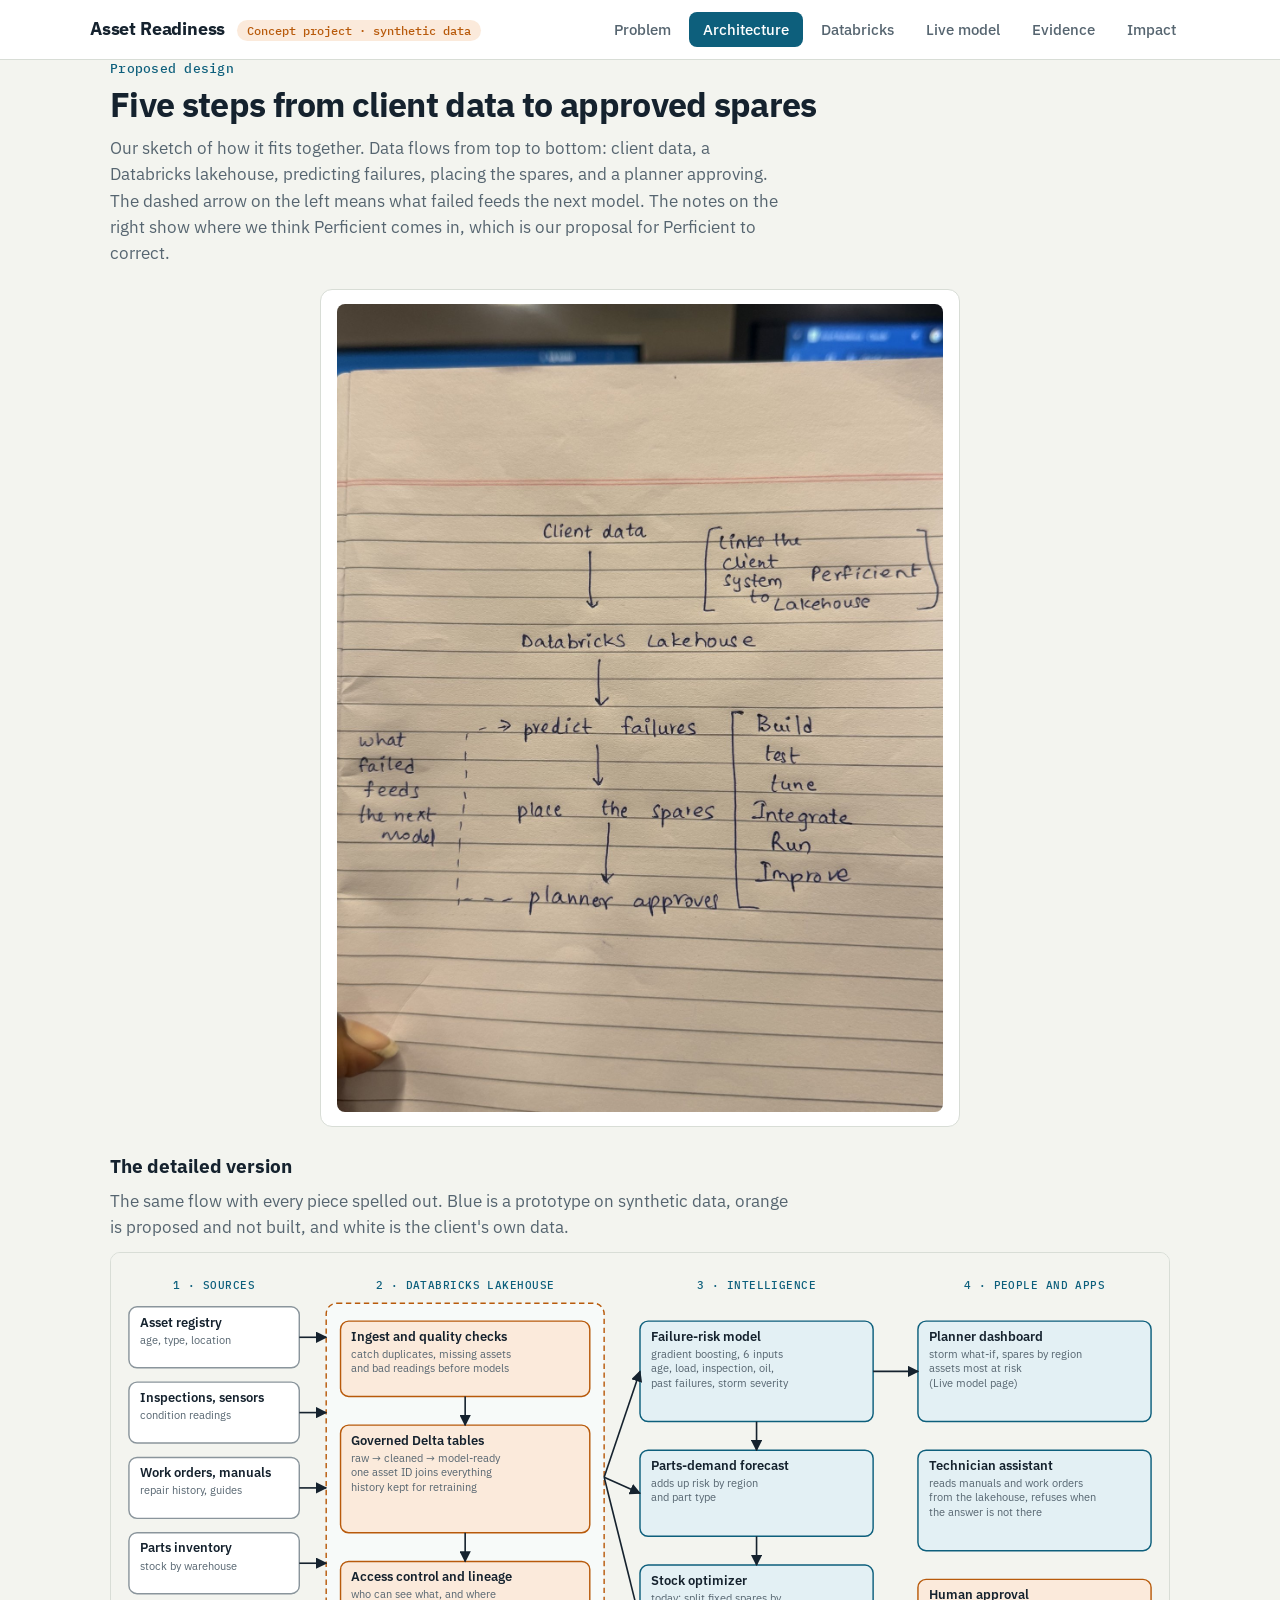
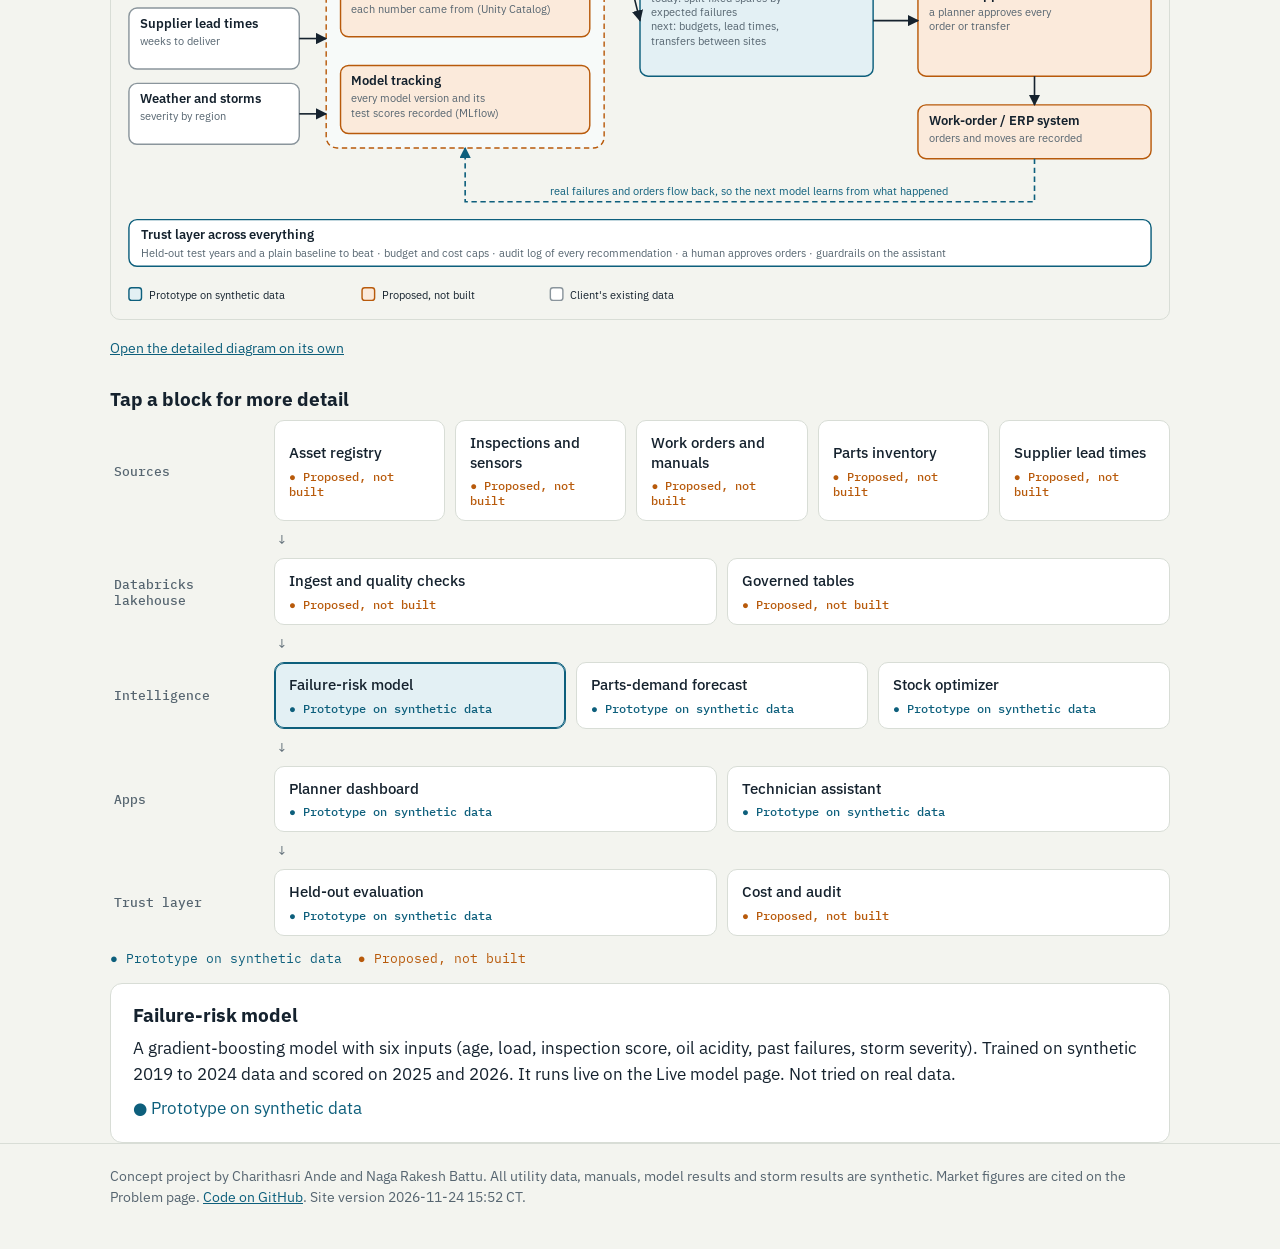
==== commit be1f7595: "Add files via upload" ====
--- a/architecture.html
+++ b/architecture.html
@@ -11,20 +11,20 @@
 <link rel="icon" href="data:image/svg+xml,%3Csvg xmlns=%27http://www.w3.org/2000/svg%27 viewBox=%270 0 32 32%27%3E%3Crect width=%2732%27 height=%2732%27 rx=%277%27 fill=%27%230d5f7c%27/%3E%3Cpath d=%27M8 22 L16 8 L24 22 M11 17 H21%27 stroke=%27white%27 stroke-width=%273%27 fill=%27none%27 stroke-linecap=%27round%27 stroke-linejoin=%27round%27/%3E%3C/svg%3E">
 <meta property="og:title" content="Asset Readiness">
 <meta property="og:description" content="The right part, in the right place, before it breaks. A concept project on synthetic data.">
-<link rel="stylesheet" href="site.css?v=202611241532">
+<link rel="stylesheet" href="site.css?v=202611241552">
 </head>
 <body>
 <a class="skip" href="#main">Skip to content</a>
 <header class="top"><div class="wrap bar">
   <a class="brand" href="index.html"><b>Asset Readiness</b><span class="tag">Concept project · synthetic data</span></a>
-  <nav aria-label="Pages"><a href="index.html">Problem</a><a href="architecture.html" aria-current="page">Architecture</a><a href="live.html">Live model</a><a href="databricks.html">Databricks</a><a href="evidence.html">Evidence</a><a href="impact.html">Impact</a></nav>
+  <nav aria-label="Pages"><a href="index.html">Problem</a><a href="architecture.html" aria-current="page">Architecture</a><a href="databricks.html">Databricks</a><a href="live.html">Live model</a><a href="evidence.html">Evidence</a><a href="impact.html">Impact</a></nav>
 </div></header>
 <main class="wrap" id="main">
 
 <p class="eyebrow">Proposed design</p>
 <h2>Five steps from client data to approved spares</h2>
 <p class="lede">Our sketch of how it fits together. Data flows from top to bottom: client data, a Databricks lakehouse, predicting failures, placing the spares, and a planner approving. The dashed arrow on the left means what failed feeds the next model. The notes on the right show where we think Perficient comes in, which is our proposal for Perficient to correct.</p>
-<figure class="card fig" style="max-width:640px;margin:0 auto"><img src="architecture.jpg?v=202611241532" alt="Hand-drawn architecture. Client data flows down to a Databricks Lakehouse, then predict failures, place the spares, and planner approves. A dashed arrow labeled what failed feeds the next model returns to predict failures. Perficient links the client system to the lakehouse and handles build, test, tune, integrate, run and improve." style="width:100%;height:auto;border-radius:8px;display:block"></figure>
+<figure class="card fig" style="max-width:640px;margin:0 auto"><img src="architecture.jpg?v=202611241552" alt="Hand-drawn architecture. Client data flows down to a Databricks Lakehouse, then predict failures, place the spares, and planner approves. A dashed arrow labeled what failed feeds the next model returns to predict failures. Perficient links the client system to the lakehouse and handles build, test, tune, integrate, run and improve." style="width:100%;height:auto;border-radius:8px;display:block"></figure>
 <h3 class="sec">The detailed version</h3>
 <p class="lede" style="margin-bottom:12px">The same flow with every piece spelled out. Blue is a prototype on synthetic data, orange is proposed and not built, and white is the client's own data.</p>
 <div class="tblwrap" style="background:var(--paper)"><div style="min-width:860px"><svg xmlns="http://www.w3.org/2000/svg" viewBox="0 0 1180 734" width="100%" role="img" aria-labelledby="ar2-title ar2-desc" class="ar-diagram">
@@ -138,8 +138,8 @@
 <div class="card detail" id="detail" aria-live="polite"></div>
 
 </main>
-<footer><div class="wrap">Concept project by Charithasri Ande and Naga Rakesh Battu. All utility data, manuals, model results and storm results are synthetic. Market figures are cited on the Problem page. <a href="https://github.com/Naga-Rakesh-Battu/Asset-readiness" target="_blank" rel="noopener">Code on GitHub</a>. Site version 2026-11-24 15:32 CT.</div></footer>
+<footer><div class="wrap">Concept project by Charithasri Ande and Naga Rakesh Battu. All utility data, manuals, model results and storm results are synthetic. Market figures are cited on the Problem page. <a href="https://github.com/Naga-Rakesh-Battu/Asset-readiness" target="_blank" rel="noopener">Code on GitHub</a>. Site version 2026-11-24 15:52 CT.</div></footer>
 
-<script src="site.js?v=202611241532"></script>
+<script src="site.js?v=202611241552"></script>
 </body>
 </html>
